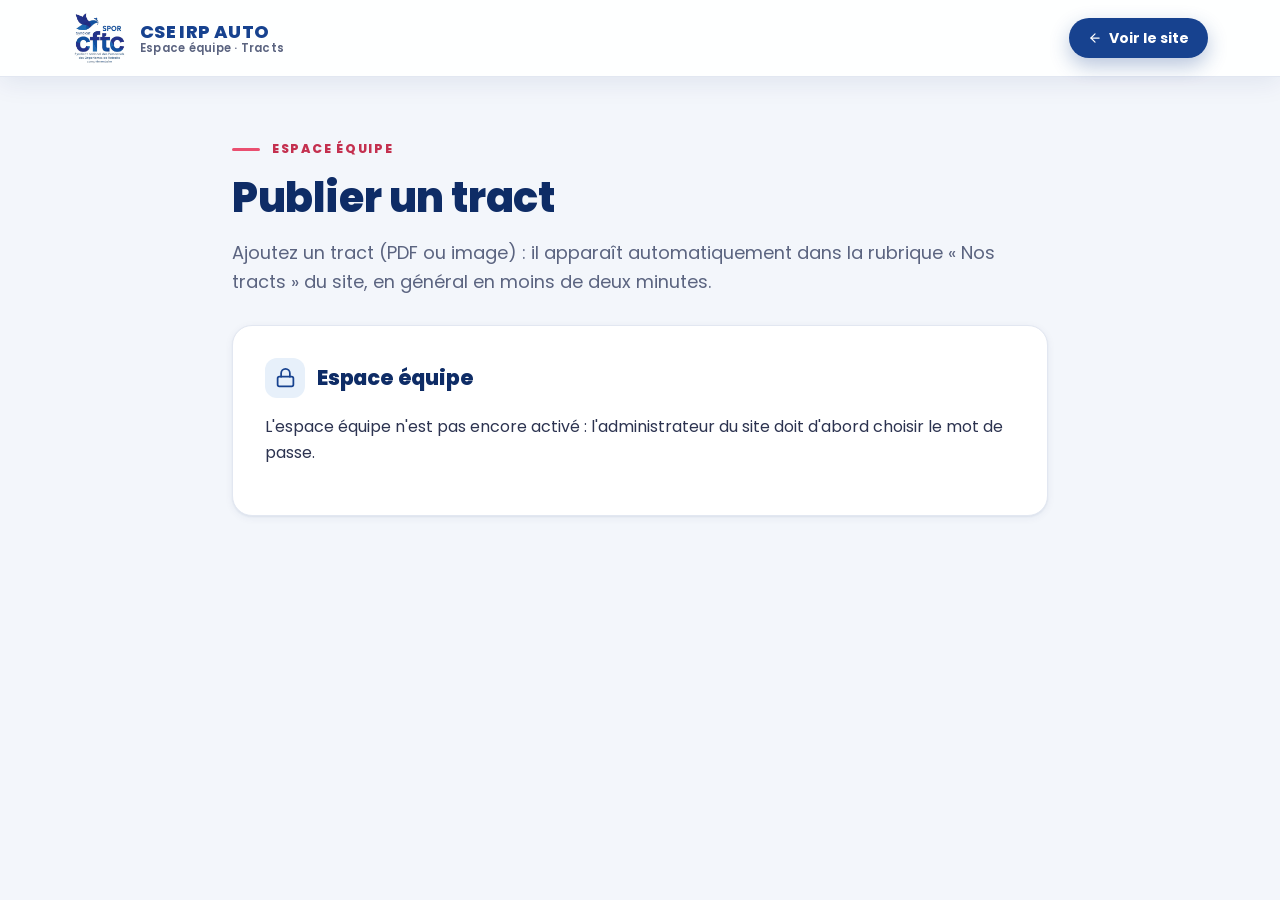
==== publier.html @ 213360ae "Espace équipe : bouton cadenas en haut à droite et mot de passe seul - Petit bouton cadenas discret " ====
<!doctype html>
<html lang="fr">
<head>
  <meta charset="utf-8">
  <meta name="viewport" content="width=device-width, initial-scale=1">
  <meta name="robots" content="noindex, nofollow">
  <meta name="referrer" content="no-referrer">
  <title>Espace équipe | CFTC IRP AUTO</title>
  <meta name="theme-color" content="#17428f">
  <link rel="icon" type="image/png" href="assets/img/favicon.png">
  <link rel="preconnect" href="https://fonts.googleapis.com">
  <link rel="preconnect" href="https://fonts.gstatic.com" crossorigin>
  <link href="https://fonts.googleapis.com/css2?family=Caveat:wght@500;700&family=Poppins:ital,wght@0,400;0,500;0,600;0,700;0,800;1,400&display=swap" rel="stylesheet">
  <link rel="stylesheet" href="assets/css/style.css?v=8">
  <link rel="stylesheet" href="assets/css/publier.css?v=3">
</head>
<body class="admin">

<svg width="0" height="0" style="position:absolute" aria-hidden="true">
  <defs>
    <symbol id="i-file" viewBox="0 0 24 24"><path d="M14 2H6a2 2 0 0 0-2 2v16a2 2 0 0 0 2 2h12a2 2 0 0 0 2-2V8z"/><path d="M14 2v6h6"/><path d="M16 13H8"/><path d="M16 17H8"/><path d="M10 9H8"/></symbol>
    <symbol id="i-ext" viewBox="0 0 24 24"><path d="M15 3h6v6"/><path d="M10 14 21 3"/><path d="M18 13v6a2 2 0 0 1-2 2H5a2 2 0 0 1-2-2V8a2 2 0 0 1 2-2h6"/></symbol>
    <symbol id="i-upload" viewBox="0 0 24 24"><path d="M21 15v4a2 2 0 0 1-2 2H5a2 2 0 0 1-2-2v-4"/><path d="m17 8-5-5-5 5"/><path d="M12 3v12"/></symbol>
    <symbol id="i-key" viewBox="0 0 24 24"><circle cx="7.5" cy="15.5" r="5.5"/><path d="m21 2-9.6 9.6"/><path d="m15.5 7.5 3 3L22 7l-3-3"/></symbol>
    <symbol id="i-lock" viewBox="0 0 24 24"><rect x="3" y="11" width="18" height="11" rx="2"/><path d="M7 11V7a5 5 0 0 1 10 0v4"/></symbol>
    <symbol id="i-link" viewBox="0 0 24 24"><path d="M10 13a5 5 0 0 0 7.54.54l3-3a5 5 0 0 0-7.07-7.07l-1.72 1.71"/><path d="M14 11a5 5 0 0 0-7.54-.54l-3 3a5 5 0 0 0 7.07 7.07l1.71-1.71"/></symbol>
    <symbol id="i-copy" viewBox="0 0 24 24"><rect x="9" y="9" width="13" height="13" rx="2"/><path d="M5 15H4a2 2 0 0 1-2-2V4a2 2 0 0 1 2-2h9a2 2 0 0 1 2 2v1"/></symbol>
    <symbol id="i-check" viewBox="0 0 24 24"><path d="M20 6 9 17l-5-5"/></symbol>
    <symbol id="i-alert" viewBox="0 0 24 24"><circle cx="12" cy="12" r="10"/><path d="M12 8v4"/><path d="M12 16h.01"/></symbol>
    <symbol id="i-info" viewBox="0 0 24 24"><circle cx="12" cy="12" r="10"/><path d="M12 16v-4"/><path d="M12 8h.01"/></symbol>
    <symbol id="i-refresh" viewBox="0 0 24 24"><path d="M21 12a9 9 0 1 1-2.64-6.36L21 8"/><path d="M21 3v5h-5"/></symbol>
    <symbol id="i-arrow-left" viewBox="0 0 24 24"><path d="M19 12H5"/><path d="m12 19-7-7 7-7"/></symbol>
  </defs>
</svg>

<header class="site-header is-scrolled">
  <div class="container header-inner">
    <a class="brand" href="./" aria-label="Retour au site CFTC IRP AUTO">
      <img src="assets/img/logo-cftc-spor.png" alt="" width="212" height="208">
      <span class="brand-text"><strong>CSE IRP AUTO</strong><span>Espace équipe · Tracts</span></span>
    </a>
    <a class="btn btn-blue admin-back" href="./"><svg class="i i-sm"><use href="#i-arrow-left"/></svg> Voir le site</a>
  </div>
</header>

<main class="admin-main">
  <div class="container admin-container">

    <header class="admin-head">
      <p class="eyebrow">Espace équipe</p>
      <h1>Publier un tract</h1>
      <p class="lead">Ajoutez un tract (PDF ou image)&nbsp;: il apparaît automatiquement dans la rubrique «&nbsp;Nos tracts&nbsp;» du site, en général en moins de deux minutes.</p>
    </header>

    <div class="notice" id="notice" role="status" aria-live="polite" hidden></div>

    <!-- ===== Espace pas encore activé / indisponible ===== -->
    <section class="panel" id="locked-panel" hidden aria-labelledby="locked-title">
      <h2 id="locked-title"><span class="panel-ico"><svg class="i"><use href="#i-lock"/></svg></span>Espace équipe</h2>
      <p id="locked-msg">L'espace équipe n'est pas encore activé.</p>
    </section>

    <!-- ===== Connexion par mot de passe ===== -->
    <section class="panel" id="login-panel" hidden aria-labelledby="login-title">
      <h2 id="login-title"><span class="panel-ico"><svg class="i"><use href="#i-key"/></svg></span>Connexion</h2>
      <p>Entrez le mot de passe de l'équipe.</p>
      <form id="login-form" class="login-form">
        <input type="text" name="username" value="Espace équipe CFTC" autocomplete="username" hidden>
        <div class="field">
          <label for="password">Mot de passe</label>
          <input id="password" name="password" type="password" autocomplete="current-password" required>
        </div>
        <label class="check"><input type="checkbox" id="remember"> Rester connecté sur cet appareil</label>
        <p><button class="btn btn-blue" type="submit" id="login-btn">Se connecter</button></p>
      </form>
    </section>

    <!-- ===== Configuration de l'accès (administrateur) ===== -->
    <section class="panel" id="setup-panel" hidden aria-labelledby="setup-title">
      <h2 id="setup-title"><span class="panel-ico panel-ico-teal"><svg class="i"><use href="#i-key"/></svg></span>Mot de passe de l'équipe</h2>
      <div id="setup-step">
        <p>Choisissez le mot de passe qui permettra de publier les tracts. Il remplace immédiatement l'ancien mot de passe.</p>
        <form id="setup-form" class="login-form">
          <input type="text" name="username" value="Espace équipe CFTC" autocomplete="username" hidden>
          <div class="field" id="setup-token-field">
            <label for="setup-token">Clé d'accès GitHub</label>
            <input id="setup-token" type="password" autocomplete="off" spellcheck="false" placeholder="github_pat_…">
            <p class="hint">Uniquement pour l'administrateur du site. Elle est enregistrée sur le site chiffrée avec le mot de passe&nbsp;: sans le mot de passe, personne ne peut la lire.</p>
          </div>
          <div class="field">
            <label for="setup-pass">Nouveau mot de passe de l'équipe</label>
            <input id="setup-pass" type="password" autocomplete="new-password" minlength="12" required>
            <p class="hint">12 caractères minimum. C'est la seule protection de l'espace&nbsp;: prenez une phrase d'au moins 4 mots, facile à retenir mais impossible à deviner (pas de nom, de date ou de «&nbsp;cftc2026&nbsp;»).</p>
          </div>
          <div class="field">
            <label for="setup-pass2">Confirmez le mot de passe</label>
            <input id="setup-pass2" type="password" autocomplete="new-password" minlength="12" required>
          </div>
          <p><button class="btn btn-blue" type="submit" id="setup-btn">Enregistrer le mot de passe</button></p>
        </form>

        <details class="help" id="setup-help">
          <summary>Comment obtenir la clé d'accès GitHub&nbsp;? <span>(à faire une seule fois)</span></summary>
          <ol>
            <li>Connectez-vous à <strong>GitHub</strong> avec le compte qui gère le site, puis ouvrez <a href="https://github.com/settings/personal-access-tokens/new" target="_blank" rel="noopener">la page de création de clé <svg class="i i-sm"><use href="#i-ext"/></svg></a>.</li>
            <li><strong>Token name</strong>&nbsp;: «&nbsp;Tracts CFTC&nbsp;». <strong>Expiration</strong>&nbsp;: choisissez une date après les élections.</li>
            <li><strong>Repository access</strong>&nbsp;: «&nbsp;Only select repositories&nbsp;», puis choisissez <code>elections-cftc-irpauto</code>.</li>
            <li><strong>Permissions</strong> → <strong>Repository permissions</strong> → <strong>Contents</strong>&nbsp;: «&nbsp;Read and write&nbsp;».</li>
            <li>Cliquez sur <strong>Generate token</strong>, copiez la clé (elle commence par <code>github_pat_</code>) et collez-la ci-dessus.</li>
          </ol>
        </details>
      </div>

      <div id="setup-done" hidden>
        <p><strong>C'est prêt.</strong> Le nouveau mot de passe est actif.</p>
        <ul class="setup-tips">
          <li>Pour publier&nbsp;: sur le site, cliquez sur le petit <strong>cadenas en haut à droite</strong>, puis entrez le mot de passe.</li>
          <li>Ne donnez le mot de passe qu'aux personnes qui publient les tracts, de vive voix de préférence.</li>
          <li>Pour le changer&nbsp;: «&nbsp;Changer le mot de passe&nbsp;» dans l'espace équipe. Tous les appareils devront se reconnecter avec le nouveau.</li>
          <li>Pour retirer l'accès à quelqu'un qui connaissait l'ancien mot de passe, remplacez aussi la clé GitHub (supprimez-la sur GitHub, créez-en une nouvelle) avant de choisir le nouveau mot de passe.</li>
        </ul>
        <p><button type="button" class="btn btn-blue" id="go-app">Ouvrir l'espace de publication</button></p>
      </div>
    </section>

    <!-- ===== Espace de publication ===== -->
    <div id="app" hidden>
      <div class="whoami">
        <span><svg class="i i-sm"><use href="#i-check"/></svg> Connecté à <strong>l'espace équipe</strong></span>
        <span class="whoami-actions">
          <button type="button" class="link-btn" id="change-access">Changer le mot de passe</button>
          <button type="button" class="link-btn" id="logout">Se déconnecter</button>
        </span>
      </div>

      <section class="panel" aria-labelledby="new-title">
        <h2 id="new-title"><span class="panel-ico panel-ico-pink"><svg class="i"><use href="#i-upload"/></svg></span>Nouveau tract</h2>
        <form id="tract-form" novalidate>
          <div class="field-grid">
            <div class="field">
              <label for="titre">Titre du tract <span class="req">*</span></label>
              <input id="titre" type="text" maxlength="120" required placeholder="Ex. : NAO 2027 : nos revendications">
            </div>
            <div class="field">
              <label for="date">Date <span class="req">*</span></label>
              <input id="date" type="date" required>
            </div>
          </div>
          <div class="field">
            <label for="resume">Résumé <span class="opt">(facultatif, 2 ou 3 lignes)</span></label>
            <textarea id="resume" rows="3" maxlength="300" placeholder="Ce que les salariés doivent retenir de ce tract…"></textarea>
            <p class="hint"><span id="resume-count">0</span>/300 caractères</p>
          </div>
          <div class="field">
            <span class="label" id="file-label">Fichier du tract <span class="req">*</span></span>
            <label class="dropzone" id="dropzone">
              <input id="fichier" type="file" accept="application/pdf,image/jpeg,image/png,image/webp" aria-labelledby="file-label">
              <span class="dz-empty" id="dz-empty">
                <svg class="i"><use href="#i-upload"/></svg>
                <strong>Glissez le fichier ici ou cliquez pour le choisir</strong>
                <span>PDF, JPG ou PNG · 20&nbsp;Mo maximum</span>
              </span>
              <span class="dz-file" id="dz-file" hidden>
                <span class="dz-thumb"><img id="thumb" alt="Aperçu de la première page" hidden><svg class="i" id="thumb-ico"><use href="#i-file"/></svg></span>
                <span class="dz-meta"><strong id="file-name"></strong><span id="file-info"></span><span class="dz-change">Changer de fichier</span></span>
              </span>
            </label>
          </div>
          <div class="form-actions">
            <button class="btn btn-pink" type="submit" id="publish-btn"><svg class="i i-sm"><use href="#i-upload"/></svg> Publier le tract</button>
          </div>
        </form>
      </section>

      <section class="panel" aria-labelledby="list-title">
        <div class="panel-head">
          <h2 id="list-title"><span class="panel-ico panel-ico-teal"><svg class="i"><use href="#i-file"/></svg></span>Tracts publiés</h2>
          <button type="button" class="link-btn" id="refresh"><svg class="i i-sm"><use href="#i-refresh"/></svg> Actualiser</button>
        </div>
        <ul class="admin-list" id="admin-list"></ul>
      </section>
    </div>

  </div>
</main>

<script src="assets/js/publier.js?v=3" defer></script>
</body>
</html>
---- assets/css/style.css ----
/* =========================================================
   CFTC IRP AUTO – Élections CSE 2026
   Charte : bleu CFTC, rose, jaune, vert (profession de foi)
   ========================================================= */

:root {
  color-scheme: light;

  --blue: #17428f;
  --blue-deep: #0e2c66;
  --blue-night: #0a2150;
  --blue-mid: #2669b2;
  --pink: #ea4f70;
  --yellow: #fbbb1d;
  --teal: #00b0a0;

  /* variantes lisibles sur fond clair */
  --pink-ink: #c4304f;
  --teal-ink: #00796d;
  --yellow-ink: #8f5f00;
  --blue-ink: #1d5aa3;

  --pink-soft: #fdecf0;
  --teal-soft: #e2f6f3;
  --yellow-soft: #fff5d9;
  --blue-soft: #e7f0fa;

  --ink: #14193a;
  --text: #2c3350;
  --muted: #5b6480;
  --line: #e2e7f1;
  --bg: #ffffff;
  --bg-soft: #f3f6fb;

  --radius: 18px;
  --radius-sm: 12px;
  --shadow-sm: 0 1px 2px rgba(14, 44, 102, .06), 0 2px 8px rgba(14, 44, 102, .06);
  --shadow: 0 2px 6px rgba(14, 44, 102, .06), 0 12px 32px rgba(14, 44, 102, .10);
  --shadow-lg: 0 24px 60px rgba(14, 44, 102, .18);

  --font: "Poppins", system-ui, -apple-system, "Segoe UI", Roboto, Arial, sans-serif;
  --script: "Caveat", "Segoe Print", cursive;

  --header-h: 76px;
  --container: 1200px;
  --gutter: clamp(16px, 4vw, 32px);
}

*, *::before, *::after { box-sizing: border-box; }

html { scroll-behavior: smooth; scroll-padding-top: calc(var(--header-h) + 12px); -webkit-text-size-adjust: 100%; }
@media (prefers-reduced-motion: reduce) { html { scroll-behavior: auto; } }

body {
  margin: 0;
  font-family: var(--font);
  font-size: 16px;
  line-height: 1.65;
  color: var(--text);
  background: var(--bg);
  -webkit-font-smoothing: antialiased;
  overflow-x: hidden;
}

img { max-width: 100%; height: auto; display: block; }
a { color: inherit; }
h1, h2, h3 { color: var(--ink); line-height: 1.15; margin: 0; font-weight: 800; letter-spacing: -.01em; text-wrap: balance; }
p { margin: 0 0 1em; }
ul, ol { margin: 0; padding: 0; list-style: none; }
strong, b { font-weight: 700; }

.i { width: 1.25em; height: 1.25em; fill: none; stroke: currentColor; stroke-width: 2; stroke-linecap: round; stroke-linejoin: round; flex: none; }
.i-sm { width: 1em; height: 1em; vertical-align: -.12em; }

[hidden] { display: none !important; }
.container { width: 100%; max-width: var(--container); margin-inline: auto; padding-inline: var(--gutter); }
.center { text-align: center; }
.sr-only { position: absolute; width: 1px; height: 1px; padding: 0; margin: -1px; overflow: hidden; clip: rect(0 0 0 0); white-space: nowrap; border: 0; }

.skip-link { position: absolute; left: 12px; top: -60px; z-index: 100; background: var(--blue); color: #fff; padding: 10px 16px; border-radius: 10px; text-decoration: none; font-weight: 600; }
.skip-link:focus { top: 12px; }

:focus-visible { outline: 3px solid var(--yellow); outline-offset: 3px; border-radius: 6px; }

.script { font-family: var(--script); font-style: normal; font-weight: 500; font-size: 1.22em; line-height: .8; letter-spacing: 0; margin-right: .1em; }

/* ---------- Boutons ---------- */
.btn {
  display: inline-flex; align-items: center; justify-content: center; gap: .5em;
  padding: .8em 1.5em; border-radius: 999px;
  font-weight: 700; font-size: .95rem; text-decoration: none; line-height: 1.2;
  border: 2px solid transparent; cursor: pointer;
  transition: transform .2s ease, box-shadow .2s ease, background-color .2s ease, color .2s ease;
}
.btn:hover { transform: translateY(-2px); }
.btn-pink { background: var(--pink); color: #fff; box-shadow: 0 8px 20px rgba(234, 79, 112, .35); }
.btn-pink:hover { background: #dd3d60; box-shadow: 0 12px 26px rgba(234, 79, 112, .45); }
.btn-blue { background: var(--blue); color: #fff; box-shadow: 0 8px 20px rgba(23, 66, 143, .3); }
.btn-blue:hover { background: var(--blue-deep); }
.btn-white { background: #fff; color: var(--blue); box-shadow: 0 10px 26px rgba(0, 0, 0, .25); }
.btn-ghost { background: transparent; color: #fff; border-color: rgba(255, 255, 255, .55); }
.btn-ghost:hover { background: rgba(255, 255, 255, .1); border-color: #fff; }

.pill { display: inline-block; padding: .38em 1em; border-radius: 6px; font-weight: 800; font-size: .82rem; letter-spacing: .06em; text-transform: uppercase; }
.pill-pink { background: var(--pink); color: #fff; }

/* =========================================================
   En-tête
   ========================================================= */
.site-header {
  position: sticky; top: 0; z-index: 50;
  background: rgba(255, 255, 255, .92);
  backdrop-filter: saturate(160%) blur(12px);
  -webkit-backdrop-filter: saturate(160%) blur(12px);
  border-bottom: 1px solid transparent;
  transition: box-shadow .25s ease, border-color .25s ease;
}
.site-header.is-scrolled { box-shadow: 0 6px 24px rgba(14, 44, 102, .08); border-color: var(--line); }
.header-inner { display: flex; align-items: center; gap: 24px; height: var(--header-h); }

.brand { display: flex; align-items: center; gap: 12px; text-decoration: none; flex: none; }
.brand img { width: 56px; height: auto; }
.brand-text { display: flex; flex-direction: column; line-height: 1.1; }
.brand-text strong { font-size: 1.25rem; color: var(--blue); font-weight: 800; letter-spacing: .02em; }
.brand-text span { font-size: .72rem; color: var(--muted); font-weight: 600; letter-spacing: .02em; }

.main-nav { display: flex; align-items: center; gap: 4px; margin-left: auto; }
.main-nav a:not(.btn) {
  position: relative; text-decoration: none; font-weight: 600; font-size: .9rem; color: var(--ink);
  padding: 8px 12px; border-radius: 8px; white-space: nowrap; transition: color .2s ease, background-color .2s ease;
}
.main-nav a:not(.btn):hover { color: var(--blue); background: var(--bg-soft); }
.main-nav a:not(.btn).is-active { color: var(--blue); }
.main-nav a:not(.btn).is-active::after {
  content: ""; position: absolute; left: 12px; right: 12px; bottom: 2px; height: 3px; border-radius: 3px; background: var(--pink);
}
.nav-cta-mobile { display: none; }
.header-cta { flex: none; padding: .7em 1.3em; }

.burger { display: none; margin-left: auto; width: 44px; height: 44px; border: 0; border-radius: 12px; background: var(--bg-soft); color: var(--blue); cursor: pointer; align-items: center; justify-content: center; }
.burger .i { width: 24px; height: 24px; }

/* Bouton discret de connexion à l'espace équipe (tracts) */
.header-login {
  display: inline-flex; align-items: center; justify-content: center; flex: none;
  width: 36px; height: 36px; border-radius: 50%; border: 1px solid var(--line);
  color: var(--muted); text-decoration: none;
  transition: color .2s ease, background-color .2s ease, border-color .2s ease;
}
.header-login .i { width: 16px; height: 16px; }
.header-login:hover { color: var(--blue); background: var(--bg-soft); border-color: #c9d6ec; }

/* Menu en ligne (6 liens) : format compact pour tenir dans la largeur du conteneur */
@media (min-width: 1200px) {
  .header-inner { gap: 16px; }
  .brand-text strong { font-size: 1.12rem; }
  .brand-text span { display: none; }
  .main-nav a:not(.btn) { padding: 8px 7px; font-size: .86rem; }
  .header-login { margin-left: -4px; }
}
/* Menu « burger » dès que les 6 liens ne tiennent plus sur une ligne */
@media (max-width: 1199px) {
  .header-cta { margin-left: auto; }
  .burger { display: inline-flex; margin-left: 0; }
  .main-nav {
    position: absolute; top: var(--header-h); left: 0; right: 0;
    flex-direction: column; align-items: stretch; gap: 2px;
    background: #fff; padding: 12px var(--gutter) 20px;
    border-bottom: 1px solid var(--line); box-shadow: 0 18px 30px rgba(14, 44, 102, .12);
    transform: translateY(-8px); opacity: 0; visibility: hidden; pointer-events: none;
    transition: opacity .2s ease, transform .2s ease, visibility .2s;
  }
  .main-nav.is-open { transform: none; opacity: 1; visibility: visible; pointer-events: auto; }
  .main-nav a:not(.btn) { padding: 12px 10px; font-size: 1rem; }
  .main-nav a:not(.btn).is-active::after { left: 10px; right: auto; width: 28px; bottom: 6px; }
}
@media (max-width: 960px) {
  :root { --header-h: 66px; }
  .brand img { width: 46px; }
  .header-cta { display: none; }
  .header-login { margin-left: auto; }
  .nav-cta-mobile { display: inline-flex; margin-top: 10px; }
}

/* =========================================================
   Accueil
   ========================================================= */
.hero {
  position: relative; isolation: isolate; overflow: hidden; color: #fff;
  background:
    radial-gradient(900px 500px at 15% 10%, rgba(38, 105, 178, .55), transparent 70%),
    linear-gradient(165deg, #1b4ea6 0%, var(--blue) 45%, var(--blue-deep) 100%);
}
.hero-bg { position: absolute; inset: 0; z-index: -1; }
.hero-bg img { width: 100%; height: 100%; object-fit: cover; object-position: center 30%; opacity: .22; mix-blend-mode: luminosity; }
.hero-bg::after { content: ""; position: absolute; inset: 0; background: linear-gradient(90deg, rgba(14, 44, 102, .85) 0%, rgba(14, 44, 102, .35) 55%, rgba(14, 44, 102, 0) 100%); }

.hero-inner { position: relative; display: grid; grid-template-columns: minmax(0, 1fr); min-height: 600px; }
.hero-text { position: relative; z-index: 2; max-width: 610px; padding: clamp(36px, 6vw, 72px) 0 clamp(40px, 6vw, 72px); }

.hero-badges { display: flex; flex-wrap: wrap; align-items: center; gap: 10px 14px; margin-bottom: 22px; }
.hero-date { display: inline-flex; align-items: center; gap: 8px; font-weight: 700; font-size: .95rem; letter-spacing: .02em; text-transform: uppercase; color: #fff; }
.hero-date .i { color: var(--yellow); }

.hero h1 { color: #fff; font-size: clamp(1.6rem, 2.85vw, 2.6rem); line-height: 1.16; font-weight: 800; letter-spacing: -.015em; text-wrap: pretty; }
.hero h1 .script { color: #fff; font-weight: 500; }
.hl-y { color: var(--yellow); }
.circled { position: relative; display: inline-block; padding: 0 .18em; }
.circled::before {
  content: ""; position: absolute; inset: -.08em -.06em -.04em; border: 3px solid var(--yellow);
  border-radius: 50%; transform: rotate(-4deg); pointer-events: none;
}

.hero-slogan { margin: 22px 0 26px; }
.hero-slogan span {
  display: inline-block; background: #fff; color: var(--blue); font-weight: 800;
  font-size: clamp(1.55rem, 3.1vw, 2.9rem); line-height: 1.1; padding: .18em .5em .22em; white-space: nowrap;
  border-radius: 6px; transform: rotate(-2deg); box-shadow: 0 14px 30px rgba(0, 0, 0, .25);
}
.hero-tags { display: flex; flex-wrap: wrap; gap: 8px 20px; font-size: .92rem; font-weight: 600; color: rgba(255, 255, 255, .92); }
.hero-tags li { display: inline-flex; align-items: center; gap: 8px; }
.hero-tags li::before { content: ""; width: 8px; height: 8px; border-radius: 50%; background: var(--yellow); }

.hero-photo { position: relative; z-index: 1; margin-inline: calc(var(--gutter) * -1); }
.hero-photo img { width: 100%; height: auto; }

.hero-band { position: relative; z-index: 3; background: var(--blue-night); text-align: center; padding: 16px var(--gutter) 18px; box-shadow: 0 -10px 30px rgba(0, 0, 0, .2); }
.hero-band p { margin: 0; color: #fff; font-weight: 800; font-size: clamp(1.6rem, 3.2vw, 2.4rem); line-height: 1.2; }
.hero-band .script { color: var(--yellow); position: relative; display: inline-block; padding: 0 .08em; }
.hero-band .script::after { content: ""; position: absolute; left: 0; right: 0; bottom: -.08em; height: 3px; background: var(--yellow); border-radius: 3px; transform: rotate(-1.5deg); }

/* Ordinateur : l'accueil tient dans la hauteur de l'écran, texte et photo côte à côte */
@media (min-width: 961px) {
  .hero { display: flex; flex-direction: column; height: clamp(540px, calc(100vh - var(--header-h)), 860px); }
  .hero-inner {
    flex: 1 1 auto; min-height: 0; max-width: 1280px;
    grid-template-columns: minmax(0, 1fr) minmax(0, 1.05fr); grid-template-rows: minmax(0, 1fr);
    column-gap: clamp(24px, 3vw, 56px);
  }
  .hero-text { max-width: 600px; align-self: center; padding: 28px 0 32px; }
  .hero-badges { margin-bottom: min(22px, 2.4vh); }
  .hero h1 { font-size: clamp(1.5rem, min(2.5vw, 4.1vh), 2.6rem); }
  .hero-slogan { margin: min(22px, 2.4vh) 0 min(24px, 2.6vh); }
  .hero-slogan span { font-size: clamp(1.45rem, min(2.9vw, 5vh), 2.7rem); }
  .hero-photo {
    grid-column: 2; position: relative; align-self: stretch; justify-self: start; height: 100%; margin: 0;
    /* assez large pour montrer toute l'équipe, même sur un écran haut */
    width: max(100%, calc((min(100vh - var(--header-h), 860px) - 80px) * 0.944));
    -webkit-mask-image: linear-gradient(90deg, transparent 0, #000 7%, #000 93%, transparent 100%);
            mask-image: linear-gradient(90deg, transparent 0, #000 7%, #000 93%, transparent 100%);
  }
  .hero-photo img { position: absolute; inset: 0; width: 100%; height: 100%; object-fit: cover; object-position: 50% 0; }
  .hero-band { flex: none; }
}
/* Tablette et mobile : texte puis photo recadrée sur les visages */
@media (max-width: 960px) {
  .hero-bg::after { background: linear-gradient(180deg, rgba(14, 44, 102, .85) 0%, rgba(14, 44, 102, .3) 70%); }
  .hero-text { padding-bottom: 8px; }
  .hero-photo { margin-top: -10px; width: calc(100% + var(--gutter) * 2); aspect-ratio: 1190 / 1010; overflow: hidden; }
  .hero-photo img { width: 100%; height: 100%; object-fit: cover; object-position: 50% 0; }
}

/* =========================================================
   Accès rapides
   ========================================================= */
.quick { background: var(--bg-soft); padding: 36px 0 44px; }
.quick-grid { display: flex; flex-wrap: wrap; justify-content: center; gap: 16px; }
.quick-card {
  position: relative; flex: 0 1 calc((100% - 4 * 16px) / 5);
  display: flex; flex-direction: column; align-items: flex-start; gap: 14px; padding: 20px 18px 18px; text-decoration: none;
  background: #fff; border-radius: var(--radius); box-shadow: var(--shadow-sm); border: 1px solid var(--line);
  transition: transform .2s ease, box-shadow .2s ease, border-color .2s ease;
}
.quick-card .quick-arrow { position: absolute; top: 22px; right: 18px; }
.quick-card:hover { transform: translateY(-3px); box-shadow: var(--shadow); border-color: color-mix(in srgb, var(--c) 40%, var(--line)); }
.quick-ico { display: grid; place-items: center; width: 52px; height: 52px; border-radius: 50%; background: var(--c); color: #fff; flex: none; box-shadow: 0 8px 18px color-mix(in srgb, var(--c) 40%, transparent); }
.quick-ico .i { width: 24px; height: 24px; }
.quick-txt { display: flex; flex-direction: column; min-width: 0; }
.quick-txt strong { color: var(--ink); font-size: 1.02rem; line-height: 1.25; }
.quick-txt span { color: var(--muted); font-size: .84rem; line-height: 1.35; margin-top: 2px; }
.quick-arrow { margin-left: auto; color: var(--pink); transition: transform .2s ease; }
.quick-card:hover .quick-arrow { transform: translateX(4px); }

.doc-grid { display: flex; justify-content: center; flex-wrap: wrap; gap: 16px; margin-top: 18px; }
.doc-btn {
  display: flex; align-items: center; gap: 16px; min-width: min(100%, 340px); padding: 16px 26px;
  border-radius: var(--radius); text-decoration: none; color: #fff; box-shadow: var(--shadow);
  transition: transform .2s ease, box-shadow .2s ease;
}
.doc-btn:hover { transform: translateY(-3px); box-shadow: var(--shadow-lg); }
.doc-btn > .i { width: 28px; height: 28px; opacity: .9; }
.doc-btn > span { display: flex; flex-direction: column; line-height: 1.3; }
.doc-btn strong { font-size: 1.05rem; }
.doc-btn > span > span { font-size: .84rem; opacity: .85; }
.doc-pink { background: linear-gradient(135deg, #ef5f7d, #d93a5d); }
.doc-blue { background: linear-gradient(135deg, var(--blue), var(--blue-night)); }
.doc-teal { background: linear-gradient(135deg, var(--teal-ink), #00544c); }

@media (max-width: 1080px) { .quick-card { flex-basis: calc((100% - 2 * 16px) / 3); } }
@media (max-width: 600px) {
  .quick-grid { gap: 10px; }
  .quick-card { flex-basis: 100%; flex-direction: row; align-items: center; padding: 14px; }
  .quick-card .quick-arrow { position: static; }
  .quick-ico { width: 46px; height: 46px; }
  .doc-btn { width: 100%; }
}

/* =========================================================
   Sections génériques
   ========================================================= */
.section { position: relative; padding: clamp(64px, 9vw, 110px) 0; }
.section-soft { background: var(--bg-soft); }
.pattern { isolation: isolate; }
.pattern::before {
  content: ""; position: absolute; inset: 0; z-index: -1; pointer-events: none; opacity: .9;
  background-image: url("data:image/svg+xml,%3Csvg xmlns='http://www.w3.org/2000/svg' width='420' height='420' viewBox='0 0 420 420'%3E%3Cg fill='none' stroke='%23e6ebf5' stroke-width='14' stroke-linecap='round'%3E%3Cpath d='M30 70c40-36 96-8 82 46'/%3E%3Cpath d='M300 40c-26 44 14 84 70 62'/%3E%3Cpath d='M150 250c32 34 92 22 104-26'/%3E%3Cpath d='M330 300c22 34 8 70-24 92'/%3E%3Cpath d='M40 360c22-24 60-24 72 0'/%3E%3C/g%3E%3Cg fill='%23e6ebf5'%3E%3Ccircle cx='210' cy='130' r='9'/%3E%3Ccircle cx='60' cy='220' r='7'/%3E%3Ccircle cx='390' cy='200' r='8'/%3E%3C/g%3E%3C/svg%3E");
  background-size: 420px 420px;
}
.section-soft.pattern::before { opacity: .7; }

.section-head { max-width: 780px; margin-bottom: clamp(32px, 5vw, 52px); }
.section-head.center { margin-inline: auto; }
.section h2 { font-size: clamp(1.85rem, 3.6vw, 2.7rem); color: var(--blue-deep); }
.section h2 .script { color: var(--pink); font-size: 1.3em; }
.lead { font-size: clamp(1.02rem, 1.4vw, 1.14rem); color: var(--muted); margin-top: 16px; margin-bottom: 0; }

.eyebrow { display: inline-flex; align-items: center; gap: 12px; margin: 0 0 14px; font-size: .78rem; font-weight: 800; letter-spacing: .14em; text-transform: uppercase; color: var(--pink-ink); }
.eyebrow::before { content: ""; width: 28px; height: 3px; border-radius: 3px; background: var(--pink); }
.center .eyebrow, .eyebrow.center { justify-content: center; }
.eyebrow.center::after, .center > .eyebrow::after { content: ""; width: 28px; height: 3px; border-radius: 3px; background: var(--pink); }
.eyebrow-light { color: #fff; }
.eyebrow-light::before, .eyebrow-light::after { background: var(--yellow) !important; }

.u-yellow, .u-pink, .u-teal { background-repeat: no-repeat; background-size: 100% .32em; background-position: 0 92%; padding: 0 .06em; }
.u-yellow { background-image: linear-gradient(rgba(251, 187, 29, .55), rgba(251, 187, 29, .55)); }
.u-pink { background-image: linear-gradient(rgba(234, 79, 112, .35), rgba(234, 79, 112, .35)); }
.u-teal { background-image: linear-gradient(rgba(0, 176, 160, .32), rgba(0, 176, 160, .32)); }

/* Apparition au défilement */
.js .reveal { opacity: 0; transform: translateY(22px); transition: opacity .7s ease, transform .7s cubic-bezier(.2, .7, .2, 1); }
.js .reveal.is-visible { opacity: 1; transform: none; }
@media (prefers-reduced-motion: reduce) { .js .reveal { opacity: 1; transform: none; transition: none; } }

/* =========================================================
   Nos tracts
   ========================================================= */
.tracts { display: grid; grid-template-columns: repeat(3, minmax(0, 1fr)); gap: 24px; }
.tract {
  display: flex; flex-direction: column; background: #fff; border: 1px solid var(--line); border-radius: var(--radius);
  overflow: hidden; box-shadow: var(--shadow-sm); transition: transform .25s ease, box-shadow .25s ease;
}
.tract:hover { transform: translateY(-4px); box-shadow: var(--shadow); }
.tract-cover { position: relative; display: block; aspect-ratio: 4 / 3; overflow: hidden; background: var(--bg-soft); border-bottom: 1px solid var(--line); }
.tract-cover img { width: 100%; height: 100%; object-fit: cover; object-position: top center; transition: transform .4s ease; }
.tract:hover .tract-cover img { transform: scale(1.03); }
.tract-fallback { display: grid; place-items: center; align-content: center; gap: 10px; height: 100%; color: #fff; font-weight: 800; letter-spacing: .08em; background: linear-gradient(150deg, var(--blue), var(--blue-deep)); }
.tract-fallback .i { width: 52px; height: 52px; stroke-width: 1.6; color: var(--yellow); }
.tract-new { position: absolute; top: 12px; left: 12px; background: var(--pink); color: #fff; font-size: .72rem; font-weight: 800; letter-spacing: .08em; text-transform: uppercase; padding: 4px 10px; border-radius: 999px; box-shadow: 0 6px 14px rgba(234, 79, 112, .4); }
.tract-body { display: flex; flex-direction: column; gap: 8px; flex: 1; padding: 18px 20px 20px; }
.tract-date { display: inline-flex; align-items: center; gap: 6px; margin: 0; font-size: .78rem; font-weight: 700; letter-spacing: .05em; text-transform: uppercase; color: var(--pink-ink); }
.tract-date .i { width: 15px; height: 15px; }
.tract h3 { font-size: 1.15rem; color: var(--blue-deep); line-height: 1.25; }
.tract-resume { margin: 0; color: var(--muted); font-size: .92rem; line-height: 1.55; }
.tract-actions { margin: auto 0 0; padding-top: 10px; }
.btn-sm { padding: .62em 1.15em; font-size: .86rem; }
.tracts-more { margin: 32px 0 0; }

@media (max-width: 1000px) { .tracts { grid-template-columns: repeat(2, minmax(0, 1fr)); } }
@media (max-width: 640px) { .tracts { grid-template-columns: minmax(0, 1fr); } }

/* =========================================================
   Notre ambition (bandeau bleu)
   ========================================================= */
.section-blue {
  color: rgba(255, 255, 255, .92);
  background:
    radial-gradient(700px 400px at 90% 0%, rgba(38, 105, 178, .45), transparent 70%),
    linear-gradient(180deg, var(--blue) 0%, var(--blue-deep) 100%);
  isolation: isolate;
}
.section-blue::before {
  content: ""; position: absolute; inset: 0; z-index: -1; opacity: .5;
  background-image: url("data:image/svg+xml,%3Csvg xmlns='http://www.w3.org/2000/svg' width='420' height='420' viewBox='0 0 420 420'%3E%3Cg fill='none' stroke='%23ffffff' stroke-opacity='.06' stroke-width='14' stroke-linecap='round'%3E%3Cpath d='M30 70c40-36 96-8 82 46'/%3E%3Cpath d='M300 40c-26 44 14 84 70 62'/%3E%3Cpath d='M150 250c32 34 92 22 104-26'/%3E%3Cpath d='M330 300c22 34 8 70-24 92'/%3E%3C/g%3E%3C/svg%3E");
  background-size: 420px 420px;
}
.section-blue strong { color: #fff; }
.y { color: var(--yellow); font-weight: 700; }

.ambition { display: grid; grid-template-columns: minmax(0, 1.15fr) minmax(0, 1fr); gap: clamp(28px, 5vw, 64px); align-items: start; }
.ambition h2 { margin-bottom: 22px; }
.tag-yellow { display: inline; background: var(--yellow); color: var(--blue-deep); font-weight: 500; padding: .12em .4em; line-height: 1.5; -webkit-box-decoration-break: clone; box-decoration-break: clone; }
.tag-yellow b { font-weight: 800; }
.ambition .lead { color: rgba(255, 255, 255, .88); margin: 0 0 1.1em; }

.ambition-side { background: rgba(255, 255, 255, .07); border: 1px solid rgba(255, 255, 255, .14); border-radius: var(--radius); padding: clamp(22px, 3vw, 32px); backdrop-filter: blur(4px); }
.fronts-title { font-weight: 700; color: #fff; font-size: 1.1rem; margin-bottom: 18px; }
.front { display: flex; gap: 16px; align-items: flex-start; padding: 16px; border-radius: var(--radius-sm); background: rgba(255, 255, 255, .08); }
.front + .front { margin-top: 12px; }
.front p { margin: 0; line-height: 1.5; }
.front-ico { display: grid; place-items: center; width: 46px; height: 46px; border-radius: 12px; background: var(--yellow); color: var(--blue-deep); flex: none; }
.front-ico .i { width: 24px; height: 24px; }

.ambition-pdf { grid-column: 1 / -1; margin: 0; }
.section-pdf { margin: clamp(28px, 4vw, 40px) 0 0; }
.ambition-punch { grid-column: 1 / -1; margin: 8px 0 0; padding: 22px 26px; border-radius: var(--radius); border: 2px dashed rgba(251, 187, 29, .55); font-weight: 700; color: #fff; font-size: clamp(1.02rem, 1.5vw, 1.18rem); line-height: 1.5; }

@media (max-width: 900px) { .ambition { grid-template-columns: minmax(0, 1fr); } }

/* =========================================================
   L'essentiel en vidéo
   ========================================================= */
.section-video h2 { color: #fff; }
.section-video .lead { color: rgba(255, 255, 255, .85); }
.video-frame {
  max-width: 960px; margin: 0 auto; border-radius: var(--radius); overflow: hidden;
  background: var(--blue-night); border: 4px solid rgba(255, 255, 255, .14);
  box-shadow: 0 30px 60px rgba(5, 18, 48, .45);
}
.video-frame video { display: block; width: 100%; height: auto; aspect-ratio: 16 / 9; background: #000; }

/* =========================================================
   Bilan
   ========================================================= */
.results { display: grid; grid-template-columns: repeat(3, minmax(0, 1fr)); gap: 20px; }
.result {
  position: relative; background: #fff; border-radius: var(--radius); padding: 28px 26px 26px;
  box-shadow: var(--shadow-sm); border: 1px solid var(--line); overflow: hidden;
  transition: transform .25s ease, box-shadow .25s ease;
}
.result::before { content: ""; position: absolute; left: 0; top: 0; right: 0; height: 5px; background: var(--c); }
.result:hover { transform: translateY(-4px); box-shadow: var(--shadow); }
.result-ico { display: grid; place-items: center; width: 54px; height: 54px; border-radius: 16px; background: color-mix(in srgb, var(--c) 14%, #fff); color: var(--ci); margin-bottom: 16px; }
.result-ico .i { width: 26px; height: 26px; }
.result h3 { font-size: 1.3rem; color: var(--ci); margin-bottom: 8px; }
.result p { margin: 0; color: var(--text); }
.result p strong { color: var(--ink); }

.result-human { --c: var(--blue); --ci: #fff; grid-column: span 1; background: linear-gradient(150deg, var(--blue), var(--blue-deep)); border-color: transparent; color: rgba(255, 255, 255, .9); }
.result-human::before { background: var(--yellow); }
.result-human .result-ico { background: rgba(255, 255, 255, .14); color: var(--yellow); }
.result-human h3 { color: var(--yellow); }
.result-human p, .result-human p strong { color: #fff; }
.result-human p { color: rgba(255, 255, 255, .9); font-size: .95rem; }

.conviction {
  position: relative; margin: clamp(32px, 5vw, 48px) auto clamp(28px, 4vw, 40px); max-width: 920px;
  padding: clamp(24px, 4vw, 36px) clamp(24px, 5vw, 48px); border-radius: var(--radius);
  background: #fff; border: 1px solid var(--line); box-shadow: var(--shadow-sm); text-align: center;
}
.conviction::before { content: "“"; position: absolute; top: -.32em; left: 50%; transform: translateX(-50%); font-size: 5rem; line-height: 1; color: var(--yellow); font-weight: 800; }
.conviction p { margin: 0; font-size: clamp(1.05rem, 1.7vw, 1.28rem); line-height: 1.55; color: var(--ink); }
.conviction strong { color: var(--blue); }
.conviction .script { color: var(--pink); font-size: 1.45em; font-weight: 700; }

@media (max-width: 1000px) { .results { grid-template-columns: repeat(2, minmax(0, 1fr)); } }
@media (max-width: 640px) { .results { grid-template-columns: minmax(0, 1fr); } }

/* =========================================================
   Engagements / priorités
   ========================================================= */
.prio-nav { display: flex; flex-wrap: wrap; gap: 10px; margin: -12px 0 clamp(28px, 4vw, 40px); }
.prio-nav a {
  display: inline-flex; align-items: center; gap: 8px; text-decoration: none; font-weight: 600; font-size: .9rem;
  padding: 9px 16px; border-radius: 999px; background: #fff; color: var(--ink);
  border: 1.5px solid color-mix(in srgb, var(--c) 45%, var(--line)); transition: background-color .2s ease, color .2s ease;
}
.prio-nav a b { color: var(--c); filter: saturate(1.2) brightness(.85); }
.prio-nav a:hover { background: var(--c); color: #fff; }
.prio-nav a:hover b { color: #fff; filter: none; }

.prio {
  display: grid; grid-template-columns: minmax(0, 1fr) minmax(0, 1.1fr); gap: clamp(24px, 4vw, 48px);
  background: #fff; border-radius: calc(var(--radius) + 4px); padding: clamp(24px, 4vw, 44px);
  border: 1px solid var(--line); box-shadow: var(--shadow); position: relative; overflow: hidden;
}
.prio + .prio { margin-top: 28px; }
.prio::before { content: ""; position: absolute; left: 0; top: 0; bottom: 0; width: 6px; background: var(--c); }

.prio-tag { display: inline-block; background: var(--c); color: #fff; font-weight: 600; font-size: .9rem; letter-spacing: .04em; text-transform: uppercase; padding: .35em .9em; border-radius: 4px; margin-bottom: 18px; }
#priorite-3 .prio-tag { color: var(--blue-deep); }
.prio h3 { display: flex; gap: 12px; align-items: flex-start; font-size: clamp(1.35rem, 2.3vw, 1.85rem); color: var(--blue-deep); line-height: 1.2; margin-bottom: 20px; }
.prio h3 .script { color: var(--blue-deep); font-weight: 500; }
.prio h3 .c { color: var(--ci); }
.prio-check { width: 1.35em; height: 1.35em; color: var(--blue-deep); margin-top: .02em; stroke-width: 2.4; }
.prio-check { color: var(--ci); }
.prio-intro { margin: 0; padding-left: 16px; border-left: 3px solid var(--c); font-style: italic; color: var(--text); font-size: .98rem; line-height: 1.6; }
.prio-intro strong { color: var(--ink); font-weight: 700; }

.prio-how { background: var(--cs); border-radius: var(--radius); padding: 0 0 8px; overflow: hidden; align-self: start; }
.how-title { margin: 0; padding: 14px 22px; background: var(--c); color: #fff; font-size: 1rem; line-height: 1.4; font-weight: 400; }
.how-title strong { font-weight: 800; }
#priorite-3 .how-title { color: var(--blue-deep); }
.prio-how ul { padding: 10px 22px 8px; }
.prio-how li { position: relative; padding: 12px 0 12px 30px; font-size: .95rem; line-height: 1.6; }
.prio-how li + li { border-top: 1px solid color-mix(in srgb, var(--c) 25%, transparent); }
.prio-how li::before {
  content: ""; position: absolute; left: 0; top: 17px; width: 18px; height: 18px; border-radius: 50%;
  background: var(--c) url("data:image/svg+xml,%3Csvg xmlns='http://www.w3.org/2000/svg' viewBox='0 0 24 24' fill='none' stroke='white' stroke-width='3' stroke-linecap='round' stroke-linejoin='round'%3E%3Cpath d='M5 12h14M13 6l6 6-6 6'/%3E%3C/svg%3E") center / 12px no-repeat;
}
.prio-how li strong { color: var(--ink); }
.prio-how .c { color: var(--ci); font-weight: 600; }

@media (max-width: 960px) { .prio { grid-template-columns: minmax(0, 1fr); } }
@media (max-width: 560px) {
  .prio { padding: 22px 18px 18px 22px; }
  .how-title { padding: 12px 16px; }
  .prio-how ul { padding: 6px 16px 6px; }
}

/* =========================================================
   Équipe
   ========================================================= */
.team-stats { display: flex; flex-wrap: wrap; gap: 12px; margin: -16px 0 24px; }
.team-stats li { background: #fff; border: 1px solid var(--line); border-radius: 999px; padding: 6px 16px; font-size: .92rem; color: var(--muted); font-weight: 500; }
.team-stats b { color: var(--blue); font-size: 1.1rem; margin-right: 4px; }

.filters { display: flex; flex-wrap: wrap; gap: 10px; margin-bottom: 32px; }
.filter {
  display: inline-flex; align-items: center; gap: 8px; font: inherit; font-weight: 600; font-size: .92rem;
  padding: 10px 18px; border-radius: 999px; border: 1.5px solid var(--line); background: #fff; color: var(--ink);
  cursor: pointer; transition: background-color .2s ease, color .2s ease, border-color .2s ease, box-shadow .2s ease;
}
.filter i { width: 10px; height: 10px; border-radius: 50%; background: var(--c); }
.filter span { font-size: .78rem; font-weight: 700; color: var(--muted); background: var(--bg-soft); border-radius: 999px; padding: 1px 8px; }
.filter:hover { border-color: var(--blue); }
.filter.is-active { background: var(--blue); color: #fff; border-color: var(--blue); box-shadow: 0 8px 18px rgba(23, 66, 143, .25); }
.filter.is-active span { background: rgba(255, 255, 255, .18); color: #fff; }
.filter.is-active i { box-shadow: 0 0 0 2px #fff; }

.team { display: grid; grid-template-columns: repeat(4, minmax(0, 1fr)); gap: 20px; }
.cand {
  --c: var(--pink);
  position: relative; background: #fff; border-radius: var(--radius); padding: 26px 20px 22px; text-align: center;
  border: 1px solid var(--line); box-shadow: var(--shadow-sm);
  transition: transform .25s ease, box-shadow .25s ease, opacity .3s ease;
}
.cand[data-college="maitrise"] { --c: var(--yellow); --ci: var(--yellow-ink); }
.cand[data-college="employes"] { --c: var(--pink); --ci: var(--pink-ink); }
.cand[data-college="cadres"] { --c: var(--teal); --ci: var(--teal-ink); }
.cand:hover { transform: translateY(-5px); box-shadow: var(--shadow); }
.cand[hidden] { display: none; }
.cand.is-entering { animation: pop .35s ease both; }
@keyframes pop { from { opacity: 0; transform: translateY(10px) scale(.98); } to { opacity: 1; transform: none; } }

.cand-photo {
  position: relative; width: min(100%, 168px); aspect-ratio: 1; margin: 0 auto 18px; border-radius: 50%; overflow: hidden;
  background:
    url("data:image/svg+xml,%3Csvg xmlns='http://www.w3.org/2000/svg' width='200' height='200' viewBox='0 0 200 200'%3E%3Cg fill='none' stroke='%23ffffff' stroke-opacity='.22' stroke-width='9' stroke-linecap='round'%3E%3Cpath d='M20 50c30-24 66-4 56 30'/%3E%3Cpath d='M150 30c-14 30 10 56 40 42'/%3E%3Cpath d='M120 150c18 18 50 12 58-14'/%3E%3C/g%3E%3C/svg%3E") center / cover,
    var(--c);
  box-shadow: 0 10px 24px color-mix(in srgb, var(--c) 35%, transparent);
}
.cand-photo img { width: 100%; height: 100%; object-fit: cover; transition: transform .35s ease; }
.cand:hover .cand-photo img { transform: scale(1.05); }

.cand h3 { font-size: 1.12rem; color: var(--blue-deep); line-height: 1.2; font-weight: 800; letter-spacing: .01em; }
.cand h3 span { display: block; font-weight: 700; font-size: .92em; color: var(--blue); }
.cand-job { margin: 10px 0 14px; font-size: .86rem; line-height: 1.45; color: var(--muted); min-height: 2.9em; }
.cand-meta { display: flex; flex-wrap: wrap; justify-content: center; gap: 6px; margin: 0; }
.cand-site, .cand-college { display: inline-flex; align-items: center; gap: 4px; font-size: .74rem; font-weight: 700; letter-spacing: .04em; text-transform: uppercase; padding: 4px 10px; border-radius: 999px; }
.cand-site { background: var(--bg-soft); color: var(--blue); }
.cand-site .i { width: 13px; height: 13px; }
.cand-college { background: color-mix(in srgb, var(--c) 16%, #fff); color: var(--ci); }

.legend { display: flex; flex-wrap: wrap; justify-content: center; gap: 10px 28px; margin-top: 36px; font-size: .95rem; color: var(--ink); }
.legend li { display: inline-flex; align-items: center; gap: 8px; }
.legend li::before { content: ""; width: 14px; height: 14px; border-radius: 50%; background: var(--c); }

@media (max-width: 1080px) { .team { grid-template-columns: repeat(3, minmax(0, 1fr)); } }
@media (max-width: 760px) { .team { grid-template-columns: repeat(2, minmax(0, 1fr)); gap: 14px; } .cand { padding: 20px 12px 18px; } .cand-job { min-height: 0; } }
@media (max-width: 420px) {
  .team { gap: 10px; }
  .cand { padding: 16px 8px 14px; }
  .cand h3 { font-size: 1rem; }
  .cand-job { font-size: .8rem; margin: 8px 0 10px; }
  .cand-site, .cand-college { font-size: .66rem; padding: 3px 8px; }
}
@media (max-width: 330px) { .team { grid-template-columns: minmax(0, 1fr); } }

/* =========================================================
   Comment voter
   ========================================================= */
.steps { display: grid; grid-template-columns: repeat(4, minmax(0, 1fr)); gap: 20px; counter-reset: step; }
.step {
  position: relative; background: #fff; border: 1px solid var(--line); border-radius: var(--radius);
  padding: 30px 22px 24px; box-shadow: var(--shadow-sm); text-align: center;
}
.step-num { position: absolute; top: 14px; left: 16px; font-size: 2.6rem; font-weight: 800; line-height: 1; color: color-mix(in srgb, var(--c) 30%, #fff); }
.step-ico { display: grid; place-items: center; width: 64px; height: 64px; margin: 0 auto 16px; border-radius: 50%; background: var(--c); color: #fff; box-shadow: 0 10px 22px color-mix(in srgb, var(--c) 40%, transparent); }
.step:nth-child(2) .step-ico { color: var(--blue-deep); }
.step-ico .i { width: 28px; height: 28px; }
.step h3 { font-size: 1.12rem; color: var(--blue-deep); margin-bottom: 10px; }
.step p { margin: 0; font-size: .92rem; color: var(--muted); }
.step p strong { color: var(--ink); }

.why {
  display: grid; grid-template-columns: minmax(0, 1.4fr) minmax(0, 1fr); gap: clamp(24px, 4vw, 48px); align-items: center;
  margin: clamp(28px, 4vw, 44px) 0; padding: clamp(24px, 4vw, 40px); border-radius: calc(var(--radius) + 4px);
  background: linear-gradient(140deg, var(--blue-soft), #fff 70%); border: 1px solid var(--line);
}
.why h3 { font-size: clamp(1.3rem, 2.2vw, 1.6rem); color: var(--blue-deep); margin-bottom: 14px; }
.why-text p:last-child { margin-bottom: 0; }
.why-list { display: grid; gap: 10px; }
.why-list li { display: flex; align-items: center; gap: 12px; background: #fff; border-radius: var(--radius-sm); padding: 12px 16px; box-shadow: var(--shadow-sm); font-weight: 500; color: var(--ink); }
.why-list .i { width: 26px; height: 26px; padding: 4px; border-radius: 50%; background: var(--teal); color: #fff; stroke-width: 3; }

@media (max-width: 1000px) { .steps { grid-template-columns: repeat(2, minmax(0, 1fr)); } }
@media (max-width: 760px) { .why { grid-template-columns: minmax(0, 1fr); } }
@media (max-width: 520px) { .steps { grid-template-columns: minmax(0, 1fr); } }

/* =========================================================
   Appel au vote
   ========================================================= */
.vote {
  position: relative; isolation: isolate; overflow: hidden; color: rgba(255, 255, 255, .9); text-align: center;
  padding: clamp(72px, 10vw, 120px) 0;
  background:
    radial-gradient(600px 360px at 18% 20%, rgba(234, 79, 112, .35), transparent 70%),
    radial-gradient(700px 400px at 85% 90%, rgba(0, 176, 160, .25), transparent 70%),
    linear-gradient(160deg, var(--blue) 0%, var(--blue-night) 100%);
}
.vote::before {
  content: ""; position: absolute; inset: 0; z-index: -1; opacity: .12;
  background: url("../img/stade.webp") center 35% / cover no-repeat; mix-blend-mode: luminosity;
}
.vote-inner { max-width: 860px; }
.vote h2 { color: #fff; font-size: clamp(2rem, 4.6vw, 3.4rem); line-height: 1.15; margin-bottom: 22px; }
.vote h2 .u-yellow { color: var(--yellow); background: none; }
.vote p { font-size: clamp(1rem, 1.5vw, 1.12rem); max-width: 700px; margin-inline: auto; }
.countdown { display: inline-flex !important; align-items: center; gap: 10px; background: rgba(255, 255, 255, .12); border: 1px solid rgba(255, 255, 255, .25); border-radius: 999px; padding: 8px 20px !important; font-weight: 700; color: #fff; margin-bottom: 22px !important; }
.countdown[hidden] { display: none !important; }
.countdown b { color: var(--yellow); font-size: 1.15em; }
.vote-actions { display: flex; flex-wrap: wrap; justify-content: center; gap: 14px; margin-top: 30px; }

/* =========================================================
   Pied de page
   ========================================================= */
.site-footer { background: var(--blue-night); color: rgba(255, 255, 255, .78); padding: 28px 0; font-size: .88rem; }
.footer-inner { display: flex; flex-wrap: wrap; justify-content: space-between; align-items: center; gap: 18px; }
.footer-brand { display: flex; align-items: center; gap: 14px; }
.footer-brand img { width: 54px; background: #fff; border-radius: 50%; padding: 6px; }
.footer-brand p { margin: 0; line-height: 1.45; max-width: 360px; }
.footer-brand strong { color: #fff; }
.footer-meta { margin: 0; text-align: right; line-height: 1.6; }
.footer-meta span { color: #fff; font-weight: 700; }
.footer-meta a { color: rgba(255, 255, 255, .85); text-underline-offset: 3px; }
.footer-meta a:hover { color: var(--yellow); }
.footer-meta .script { color: var(--yellow); }
@media (min-width: 641px) { .footer-inner { padding-right: calc(var(--gutter) + 56px); } }
@media (max-width: 640px) { .footer-meta { text-align: left; } .site-footer { padding-bottom: 84px; } }

.to-top {
  position: fixed; right: 18px; bottom: 18px; z-index: 40; display: grid; place-items: center;
  width: 48px; height: 48px; border-radius: 50%; background: var(--pink); color: #fff; box-shadow: 0 10px 24px rgba(234, 79, 112, .4);
  opacity: 0; visibility: hidden; transform: translateY(10px); transition: opacity .25s ease, transform .25s ease, visibility .25s;
}
.to-top.is-visible { opacity: 1; visibility: visible; transform: none; }
.to-top .i { width: 22px; height: 22px; }

@media print {
  .site-header, .to-top, .filters, .hero-bg { display: none !important; }
  .js .reveal { opacity: 1 !important; transform: none !important; }
}
---- assets/css/publier.css ----
/* =========================================================
   Espace équipe – Publier un tract
   ========================================================= */
body.admin { background: var(--bg-soft); }
.admin .header-inner { justify-content: space-between; }
.admin-back { margin-left: auto; padding: .65em 1.2em; font-size: .88rem; }
.admin .brand-text span { display: block !important; }

.admin-main { padding: clamp(32px, 5vw, 56px) 0 80px; }
.admin-container { max-width: 880px; }
.admin-head { margin-bottom: 28px; }
.admin-head h1 { font-size: clamp(1.9rem, 4vw, 2.6rem); color: var(--blue-deep); }

.panel {
  background: #fff; border: 1px solid var(--line); border-radius: calc(var(--radius) + 2px);
  box-shadow: var(--shadow-sm); padding: clamp(20px, 4vw, 32px); margin-bottom: 24px;
}
.panel h2 { display: flex; align-items: center; gap: 12px; font-size: 1.3rem; color: var(--blue-deep); margin-bottom: 16px; }
.panel-ico { display: grid; place-items: center; width: 40px; height: 40px; border-radius: 12px; background: var(--blue-soft); color: var(--blue); flex: none; }
.panel-ico .i { width: 21px; height: 21px; }
.panel-ico-pink { background: var(--pink-soft); color: var(--pink-ink); }
.panel-ico-teal { background: var(--teal-soft); color: var(--teal-ink); }
.panel-head { display: flex; align-items: center; justify-content: space-between; gap: 12px; margin-bottom: 8px; }
.panel-head h2 { margin-bottom: 0; }

/* Champs */
.field { margin-bottom: 18px; }
.field-grid { display: grid; grid-template-columns: minmax(0, 1fr) 190px; gap: 16px; }
.field label, .field .label { display: block; font-weight: 600; color: var(--ink); margin-bottom: 6px; font-size: .95rem; }
.req { color: var(--pink-ink); }
.opt { color: var(--muted); font-weight: 400; font-size: .85rem; }
.field input[type="text"], .field input[type="password"], .field input[type="date"], .field textarea {
  width: 100%; font: inherit; font-size: 1rem; color: var(--ink); background: #fff;
  border: 1.5px solid var(--line); border-radius: 12px; padding: 11px 14px;
  transition: border-color .2s ease, box-shadow .2s ease;
}
.field textarea { resize: vertical; min-height: 90px; line-height: 1.5; }
.field input:focus, .field textarea:focus { outline: none; border-color: var(--blue-mid); box-shadow: 0 0 0 4px rgba(38, 105, 178, .15); }
.field.has-error input, .field.has-error textarea, .field.has-error .dropzone { border-color: var(--pink); }
.hint { margin: 6px 0 0; font-size: .82rem; color: var(--muted); }
.check { display: inline-flex; align-items: center; gap: 10px; font-size: .94rem; color: var(--text); margin-bottom: 16px; cursor: pointer; }
.check input { width: 18px; height: 18px; accent-color: var(--blue); }
.login-form { max-width: 520px; }

/* Zone de dépôt */
.dropzone {
  position: relative; display: block; border: 2px dashed #c7d1e4; border-radius: var(--radius);
  background: var(--bg-soft); cursor: pointer; transition: border-color .2s ease, background-color .2s ease;
}
.dropzone:hover, .dropzone.is-over { border-color: var(--blue-mid); background: var(--blue-soft); }
.dropzone input { position: absolute; width: 1px; height: 1px; opacity: 0; pointer-events: none; }
.dropzone:focus-within { outline: 3px solid var(--yellow); outline-offset: 3px; }
.dz-empty { display: flex; flex-direction: column; align-items: center; gap: 6px; padding: 34px 20px; text-align: center; color: var(--muted); font-size: .9rem; }
.dz-empty .i { width: 38px; height: 38px; color: var(--blue-mid); margin-bottom: 4px; }
.dz-empty strong { color: var(--ink); font-size: 1rem; }
.dz-file { display: flex; align-items: center; gap: 18px; padding: 16px; }
.dz-thumb { display: grid; place-items: center; width: 92px; aspect-ratio: 3 / 4; border-radius: 8px; overflow: hidden; background: #fff; border: 1px solid var(--line); flex: none; box-shadow: var(--shadow-sm); }
.dz-thumb img { width: 100%; height: 100%; object-fit: cover; object-position: top; }
.dz-thumb .i { width: 34px; height: 34px; color: var(--blue); }
.dz-meta { display: flex; flex-direction: column; gap: 2px; min-width: 0; }
.dz-meta strong { color: var(--ink); overflow-wrap: anywhere; }
.dz-meta > span { color: var(--muted); font-size: .86rem; }
.dz-meta .dz-change { color: var(--blue); font-weight: 600; text-decoration: underline; text-underline-offset: 3px; margin-top: 6px; }

.form-actions { display: flex; justify-content: flex-end; margin-top: 8px; }
.btn[disabled] { opacity: .6; cursor: progress; transform: none; }

/* Messages */
.notice { display: flex; align-items: flex-start; gap: 12px; padding: 14px 18px; border-radius: var(--radius-sm); margin-bottom: 20px; font-size: .95rem; line-height: 1.5; border: 1px solid; }
.notice .i { width: 22px; height: 22px; flex: none; margin-top: 1px; }
.notice p { margin: 0; }
.notice a { font-weight: 700; }
.notice-info { background: var(--blue-soft); border-color: #c9dbf2; color: var(--blue-deep); }
.notice-success { background: var(--teal-soft); border-color: #b5e6de; color: #04564e; }
.notice-error { background: var(--pink-soft); border-color: #f6c3cf; color: #8e1d38; }

.whoami { display: flex; flex-wrap: wrap; align-items: center; justify-content: space-between; gap: 10px; margin-bottom: 18px; font-size: .92rem; color: var(--muted); }
.whoami .i { color: var(--teal-ink); }
.whoami strong { color: var(--ink); }
.link-btn { display: inline-flex; align-items: center; gap: 6px; font: inherit; font-size: .9rem; font-weight: 600; color: var(--blue); background: none; border: 0; padding: 6px 4px; cursor: pointer; text-decoration: underline; text-underline-offset: 3px; }
.link-btn:hover { color: var(--blue-deep); }

/* Liste des tracts publiés */
.admin-list { display: grid; gap: 12px; margin-top: 12px; }
.admin-list .empty { padding: 18px; text-align: center; color: var(--muted); background: var(--bg-soft); border-radius: var(--radius-sm); }
.admin-item { display: flex; align-items: center; gap: 16px; padding: 12px; border: 1px solid var(--line); border-radius: var(--radius-sm); }
.admin-item-thumb { display: grid; place-items: center; width: 58px; aspect-ratio: 3 / 4; border-radius: 6px; overflow: hidden; background: var(--blue); color: var(--yellow); flex: none; }
.admin-item-thumb img { width: 100%; height: 100%; object-fit: cover; object-position: top; background: #fff; }
.admin-item-thumb .i { width: 26px; height: 26px; }
.admin-item-txt { flex: 1; min-width: 0; }
.admin-item-txt strong { display: block; color: var(--ink); overflow-wrap: anywhere; line-height: 1.35; }
.admin-item-txt span { font-size: .84rem; color: var(--muted); }
.admin-item-actions { display: flex; align-items: center; gap: 4px; flex: none; }
.btn-danger { color: var(--pink-ink); }
.btn-danger:hover { color: #8e1d38; }

.whoami-actions { display: inline-flex; flex-wrap: wrap; gap: 4px 14px; }

.setup-tips { margin: 0 0 20px; padding-left: 20px; list-style: disc; display: grid; gap: 6px; font-size: .94rem; }

.help { margin-top: 22px; border-top: 1px solid var(--line); padding-top: 18px; }
.help summary { cursor: pointer; font-weight: 700; color: var(--blue); }
.help summary span { font-weight: 400; color: var(--muted); }
.help ol { margin: 14px 0 0; padding-left: 22px; list-style: decimal; display: grid; gap: 8px; font-size: .94rem; }
.help code { background: var(--bg-soft); padding: 1px 6px; border-radius: 6px; font-size: .88em; }

@media (max-width: 600px) {
  .field-grid { grid-template-columns: minmax(0, 1fr); gap: 0; }
  .admin-back { padding: .6em .9em; font-size: .82rem; }
  .admin .brand-text span { display: none !important; }
  .form-actions .btn { width: 100%; }
  .admin-item { flex-wrap: wrap; }
  .admin-item-actions { width: 100%; justify-content: flex-end; }
}
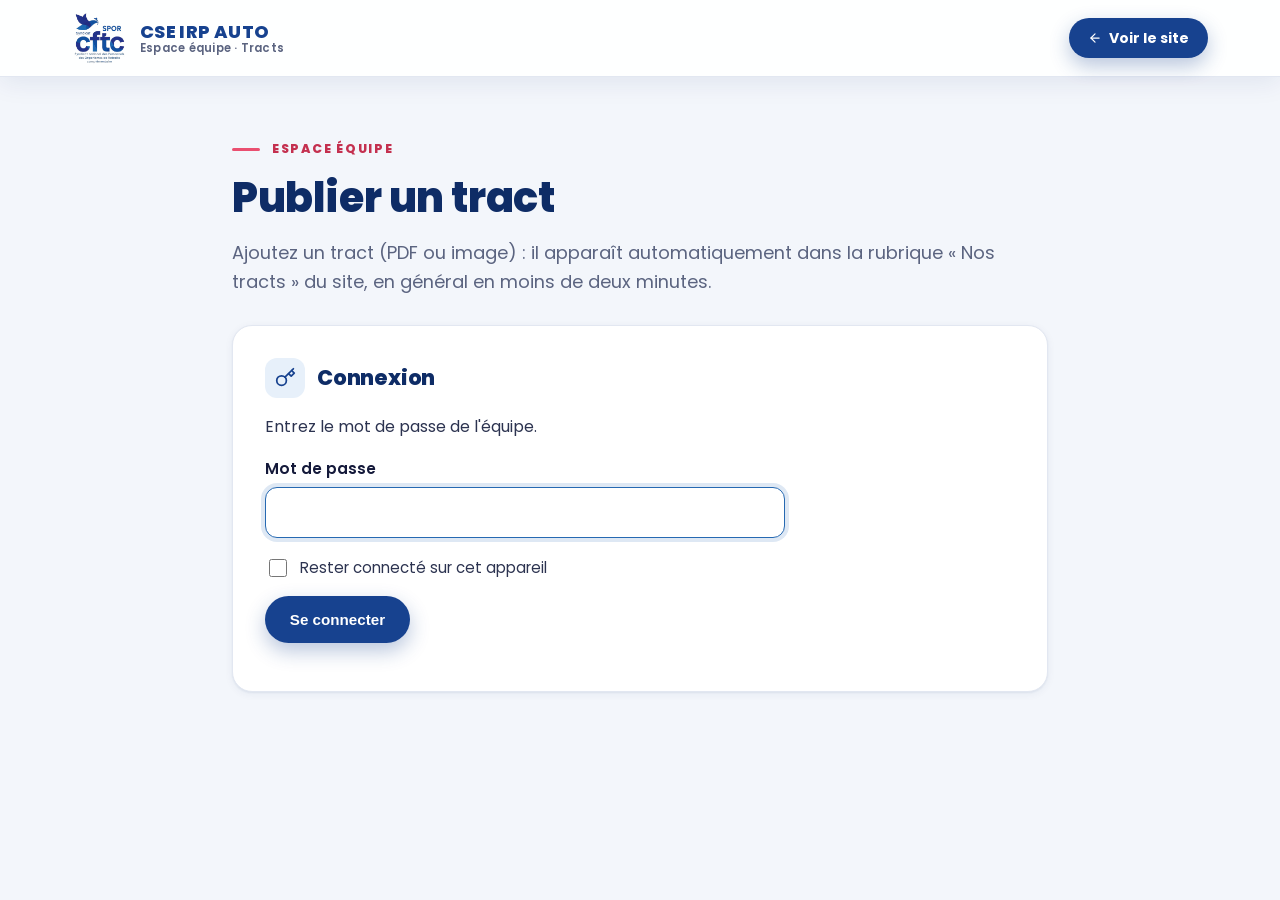
==== commit dfab48a9: "Vidéo « L'essentiel en 1'30 », rubrique « Nos tracts » et « SPOR CFTC » - 3e bouton à côté de la pro" ====
--- a/publier.html
+++ b/publier.html
@@ -11,7 +11,7 @@
   <link rel="preconnect" href="https://fonts.googleapis.com">
   <link rel="preconnect" href="https://fonts.gstatic.com" crossorigin>
   <link href="https://fonts.googleapis.com/css2?family=Caveat:wght@500;700&family=Poppins:ital,wght@0,400;0,500;0,600;0,700;0,800;1,400&display=swap" rel="stylesheet">
-  <link rel="stylesheet" href="assets/css/style.css?v=8">
+  <link rel="stylesheet" href="assets/css/style.css?v=9">
   <link rel="stylesheet" href="assets/css/publier.css?v=3">
 </head>
 <body class="admin">
--- a/assets/css/style.css
+++ b/assets/css/style.css
@@ -264,10 +264,10 @@
    Accès rapides
    ========================================================= */
 .quick { background: var(--bg-soft); padding: 36px 0 44px; }
-.quick-grid { display: flex; flex-wrap: wrap; justify-content: center; gap: 16px; }
+.quick-grid { display: flex; flex-wrap: wrap; justify-content: center; gap: 12px; }
 .quick-card {
-  position: relative; flex: 0 1 calc((100% - 4 * 16px) / 5);
-  display: flex; flex-direction: column; align-items: flex-start; gap: 14px; padding: 20px 18px 18px; text-decoration: none;
+  position: relative; flex: 0 1 calc((100% - 5 * 12px) / 6);
+  display: flex; flex-direction: column; align-items: flex-start; gap: 14px; padding: 20px 14px 18px; text-decoration: none;
   background: #fff; border-radius: var(--radius); box-shadow: var(--shadow-sm); border: 1px solid var(--line);
   transition: transform .2s ease, box-shadow .2s ease, border-color .2s ease;
 }
@@ -276,7 +276,7 @@
 .quick-ico { display: grid; place-items: center; width: 52px; height: 52px; border-radius: 50%; background: var(--c); color: #fff; flex: none; box-shadow: 0 8px 18px color-mix(in srgb, var(--c) 40%, transparent); }
 .quick-ico .i { width: 24px; height: 24px; }
 .quick-txt { display: flex; flex-direction: column; min-width: 0; }
-.quick-txt strong { color: var(--ink); font-size: 1.02rem; line-height: 1.25; }
+.quick-txt strong { color: var(--ink); font-size: .96rem; line-height: 1.25; }
 .quick-txt span { color: var(--muted); font-size: .84rem; line-height: 1.35; margin-top: 2px; }
 .quick-arrow { margin-left: auto; color: var(--pink); transition: transform .2s ease; }
 .quick-card:hover .quick-arrow { transform: translateX(4px); }
@@ -296,7 +296,14 @@
 .doc-blue { background: linear-gradient(135deg, var(--blue), var(--blue-night)); }
 .doc-teal { background: linear-gradient(135deg, var(--teal-ink), #00544c); }
 
-@media (max-width: 1080px) { .quick-card { flex-basis: calc((100% - 2 * 16px) / 3); } }
+/* Les 3 boutons (profession de foi, candidats, vidéo) restent sur une ligne jusqu'à ~1000 px */
+@media (max-width: 1160px) { .doc-btn { min-width: min(100%, 300px); padding: 16px 22px; gap: 14px; } }
+/* 6 cartes : une ligne sur grand écran, 3 + 3 en dessous de 1200 px, une colonne sur mobile */
+@media (max-width: 1199px) {
+  .quick-grid { gap: 16px; }
+  .quick-card { flex-basis: calc((100% - 2 * 16px) / 3); padding: 20px 18px 18px; }
+  .quick-txt strong { font-size: 1.02rem; }
+}
 @media (max-width: 600px) {
   .quick-grid { gap: 10px; }
   .quick-card { flex-basis: 100%; flex-direction: row; align-items: center; padding: 14px; }
@@ -364,6 +371,15 @@
 .tract-actions { margin: auto 0 0; padding-top: 10px; }
 .btn-sm { padding: .62em 1.15em; font-size: .86rem; }
 .tracts-more { margin: 32px 0 0; }
+.tracts-empty {
+  display: flex; align-items: center; gap: 20px; max-width: 760px; padding: 24px 28px;
+  background: #fff; border: 2px dashed #cdd6e8; border-radius: var(--radius); box-shadow: var(--shadow-sm);
+}
+.tracts-empty-ico { display: grid; place-items: center; flex: none; width: 56px; height: 56px; border-radius: 14px; background: var(--yellow); color: var(--blue-deep); }
+.tracts-empty-ico .i { width: 28px; height: 28px; }
+.tracts-empty p { margin: 0; color: var(--muted); line-height: 1.55; }
+.tracts-empty strong { display: block; margin-bottom: 2px; font-size: 1.15rem; color: var(--blue-deep); }
+@media (max-width: 520px) { .tracts-empty { flex-direction: column; align-items: flex-start; gap: 14px; padding: 20px; } }
 
 @media (max-width: 1000px) { .tracts { grid-template-columns: repeat(2, minmax(0, 1fr)); } }
 @media (max-width: 640px) { .tracts { grid-template-columns: minmax(0, 1fr); } }
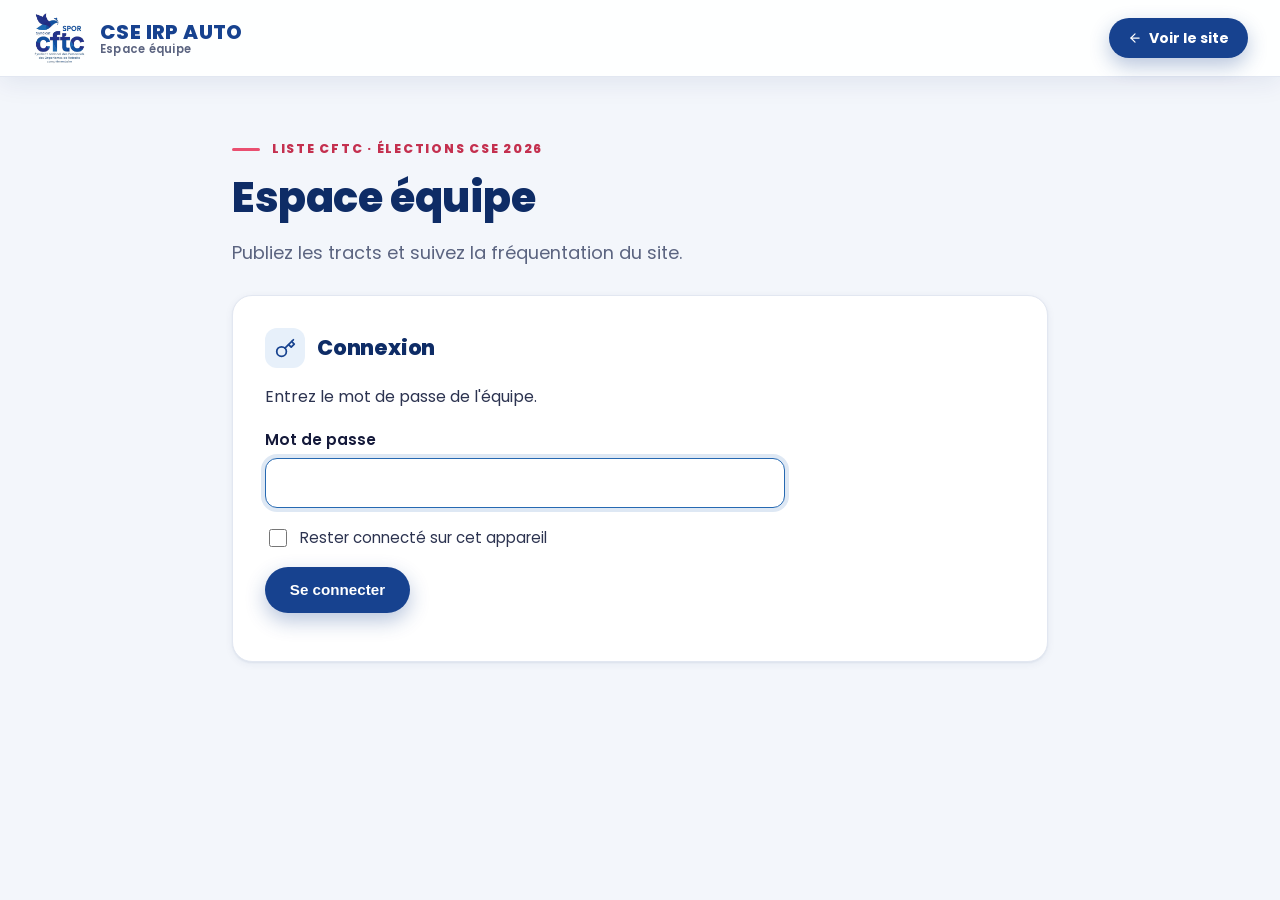
==== commit 53575620: "Vos questions, compte à rebours du vote et statistiques du site - « Notez les dates » : fin du vote " ====
--- a/publier.html
+++ b/publier.html
@@ -11,8 +11,8 @@
   <link rel="preconnect" href="https://fonts.googleapis.com">
   <link rel="preconnect" href="https://fonts.gstatic.com" crossorigin>
   <link href="https://fonts.googleapis.com/css2?family=Caveat:wght@500;700&family=Poppins:ital,wght@0,400;0,500;0,600;0,700;0,800;1,400&display=swap" rel="stylesheet">
-  <link rel="stylesheet" href="assets/css/style.css?v=9">
-  <link rel="stylesheet" href="assets/css/publier.css?v=3">
+  <link rel="stylesheet" href="assets/css/style.css?v=11">
+  <link rel="stylesheet" href="assets/css/publier.css?v=4">
 </head>
 <body class="admin">
 
@@ -30,6 +30,7 @@
     <symbol id="i-info" viewBox="0 0 24 24"><circle cx="12" cy="12" r="10"/><path d="M12 16v-4"/><path d="M12 8h.01"/></symbol>
     <symbol id="i-refresh" viewBox="0 0 24 24"><path d="M21 12a9 9 0 1 1-2.64-6.36L21 8"/><path d="M21 3v5h-5"/></symbol>
     <symbol id="i-arrow-left" viewBox="0 0 24 24"><path d="M19 12H5"/><path d="m12 19-7-7 7-7"/></symbol>
+    <symbol id="i-chart" viewBox="0 0 24 24"><path d="M3 3v18h18"/><path d="M8 17v-5"/><path d="M13 17V8"/><path d="M18 17v-9"/></symbol>
   </defs>
 </svg>
 
@@ -37,7 +38,7 @@
   <div class="container header-inner">
     <a class="brand" href="./" aria-label="Retour au site CFTC IRP AUTO">
       <img src="assets/img/logo-cftc-spor.png" alt="" width="212" height="208">
-      <span class="brand-text"><strong>CSE IRP AUTO</strong><span>Espace équipe · Tracts</span></span>
+      <span class="brand-text"><strong>CSE IRP AUTO</strong><span>Espace équipe</span></span>
     </a>
     <a class="btn btn-blue admin-back" href="./"><svg class="i i-sm"><use href="#i-arrow-left"/></svg> Voir le site</a>
   </div>
@@ -47,9 +48,9 @@
   <div class="container admin-container">
 
     <header class="admin-head">
-      <p class="eyebrow">Espace équipe</p>
-      <h1>Publier un tract</h1>
-      <p class="lead">Ajoutez un tract (PDF ou image)&nbsp;: il apparaît automatiquement dans la rubrique «&nbsp;Nos tracts&nbsp;» du site, en général en moins de deux minutes.</p>
+      <p class="eyebrow">Liste CFTC · Élections CSE 2026</p>
+      <h1>Espace équipe</h1>
+      <p class="lead">Publiez les tracts et suivez la fréquentation du site.</p>
     </header>
 
     <div class="notice" id="notice" role="status" aria-live="polite" hidden></div>
@@ -133,7 +134,14 @@
         </span>
       </div>
 
+      <div class="tabs" role="tablist" aria-label="Rubriques de l'espace équipe">
+        <button type="button" class="tab is-active" role="tab" id="tab-btn-tracts" aria-controls="tab-tracts" aria-selected="true"><svg class="i i-sm"><use href="#i-file"/></svg> Tracts</button>
+        <button type="button" class="tab" role="tab" id="tab-btn-stats" aria-controls="tab-stats" aria-selected="false" tabindex="-1"><svg class="i i-sm"><use href="#i-chart"/></svg> Statistiques<span class="tab-long"> du site</span></button>
+      </div>
+
+      <div id="tab-tracts" role="tabpanel" aria-labelledby="tab-btn-tracts">
       <section class="panel" aria-labelledby="new-title">
+        <p class="panel-intro">Ajoutez un tract (PDF ou image)&nbsp;: il apparaît automatiquement dans la rubrique «&nbsp;Nos tracts&nbsp;» du site, en général en moins de deux minutes.</p>
         <h2 id="new-title"><span class="panel-ico panel-ico-pink"><svg class="i"><use href="#i-upload"/></svg></span>Nouveau tract</h2>
         <form id="tract-form" novalidate>
           <div class="field-grid">
@@ -179,11 +187,78 @@
         </div>
         <ul class="admin-list" id="admin-list"></ul>
       </section>
+      </div>
+
+      <!-- ===== Statistiques du site (GoatCounter) ===== -->
+      <div id="tab-stats" role="tabpanel" aria-labelledby="tab-btn-stats" hidden>
+        <div class="notice notice-info" id="stats-msg" role="status" aria-live="polite" hidden></div>
+
+        <section class="panel" id="stats-setup" hidden aria-labelledby="stats-setup-title">
+          <h2 id="stats-setup-title"><span class="panel-ico panel-ico-teal"><svg class="i"><use href="#i-chart"/></svg></span>Connecter les statistiques</h2>
+          <p>Le site mesure sa fréquentation avec <strong>GoatCounter</strong>&nbsp;: un service gratuit, anonyme et sans cookie. Pour afficher les chiffres ici, collez une seule fois la clé d'accès GoatCounter.</p>
+          <form id="stats-form" class="login-form" novalidate>
+            <input type="text" name="username" value="Statistiques CFTC" autocomplete="username" hidden>
+            <div class="field">
+              <label for="stats-key">Clé API GoatCounter</label>
+              <input id="stats-key" type="password" autocomplete="off" spellcheck="false" required>
+              <p class="hint">Elle est enregistrée sur le site chiffrée&nbsp;: seules les personnes connectées à l'espace équipe peuvent l'utiliser.</p>
+            </div>
+            <p><button class="btn btn-blue" type="submit" id="stats-save">Enregistrer et afficher les statistiques</button></p>
+          </form>
+          <details class="help" id="stats-help" open>
+            <summary>Comment obtenir la clé GoatCounter&nbsp;? <span>(à faire une seule fois)</span></summary>
+            <ol>
+              <li>Créez le compte sur <a href="https://www.goatcounter.com/signup" target="_blank" rel="noopener">goatcounter.com/signup <svg class="i i-sm"><use href="#i-ext"/></svg></a>&nbsp;: <strong>Code</strong>&nbsp;: <code>sporcftcirpauto</code> (exactement), puis votre e-mail et un mot de passe.</li>
+              <li>Dans <strong>Settings</strong>, choisissez le fuseau horaire <strong>Europe/Paris</strong> (champ <em>Timezone</em>) et enregistrez avec <strong>Save</strong>.</li>
+              <li>Ouvrez le menu en haut à droite (votre e-mail) → <strong>API</strong> → <strong>New API key</strong>&nbsp;: donnez-lui un nom, cochez seulement <strong>Read statistics</strong>, puis créez la clé.</li>
+              <li>Copiez la clé et collez-la ci-dessus.</li>
+            </ol>
+          </details>
+        </section>
+
+        <div id="stats-dash" hidden>
+          <div class="stats-toolbar">
+            <div class="seg" role="group" aria-label="Période affichée">
+              <button type="button" class="seg-btn" data-period="jour" aria-pressed="false">Aujourd'hui</button>
+              <button type="button" class="seg-btn is-active" data-period="7j" aria-pressed="true">7 jours</button>
+              <button type="button" class="seg-btn" data-period="30j" aria-pressed="false">30 jours</button>
+              <button type="button" class="seg-btn" data-period="tout" aria-pressed="false">Depuis le début</button>
+            </div>
+            <span class="stats-updated" id="stats-updated"></span>
+            <button type="button" class="link-btn" id="stats-refresh"><svg class="i i-sm"><use href="#i-refresh"/></svg> Actualiser</button>
+          </div>
+
+          <div class="stats-tiles" id="stats-tiles"></div>
+
+          <section class="panel" aria-labelledby="stats-chart-title">
+            <h2 id="stats-chart-title" class="stats-h">Visiteurs par jour</h2>
+            <div class="vchart" id="stats-chart"></div>
+          </section>
+
+          <div class="stats-grid">
+            <section class="panel" aria-labelledby="st-clicks"><h2 id="st-clicks" class="stats-h">Vidéo, documents et boutons</h2><div id="stats-clicks"></div></section>
+            <section class="panel" aria-labelledby="st-sections"><h2 id="st-sections" class="stats-h">Parties du site lues</h2><div id="stats-sections"></div></section>
+            <section class="panel" aria-labelledby="st-time"><h2 id="st-time" class="stats-h">Temps passé sur le site</h2><div id="stats-time"></div></section>
+            <section class="panel" aria-labelledby="st-refs"><h2 id="st-refs" class="stats-h">D'où viennent les visiteurs</h2><div id="stats-refs"></div></section>
+            <section class="panel" aria-labelledby="st-devices"><h2 id="st-devices" class="stats-h">Appareils utilisés</h2><div id="stats-devices"></div></section>
+          </div>
+
+          <div class="stats-foot">
+            <p>Chiffres anonymes, sans cookie&nbsp;: un visiteur correspond à un appareil sur une journée. Les visites de l'équipe comptent aussi, sauf sur les appareils exclus ci-dessous.</p>
+            <label class="check"><input type="checkbox" id="stats-skip"> Ne pas compter mes visites sur cet appareil et ce navigateur</label>
+            <p class="stats-links">
+              <a href="https://sporcftcirpauto.goatcounter.com" target="_blank" rel="noopener">Ouvrir GoatCounter <svg class="i i-sm"><use href="#i-ext"/></svg></a>
+              <button type="button" class="link-btn" id="stats-change">Changer la clé GoatCounter</button>
+            </p>
+          </div>
+        </div>
+      </div>
     </div>
 
   </div>
 </main>
 
-<script src="assets/js/publier.js?v=3" defer></script>
+<script src="assets/js/publier.js?v=5" defer></script>
+<script src="assets/js/stats.js?v=1" defer></script>
 </body>
 </html>
--- a/assets/css/style.css
+++ b/assets/css/style.css
@@ -97,6 +97,8 @@
 .btn-pink:hover { background: #dd3d60; box-shadow: 0 12px 26px rgba(234, 79, 112, .45); }
 .btn-blue { background: var(--blue); color: #fff; box-shadow: 0 8px 20px rgba(23, 66, 143, .3); }
 .btn-blue:hover { background: var(--blue-deep); }
+.btn-teal { background: var(--teal-ink); color: #fff; box-shadow: 0 8px 20px rgba(0, 121, 109, .3); }
+.btn-teal:hover { background: #00665c; box-shadow: 0 12px 26px rgba(0, 121, 109, .42); }
 .btn-white { background: #fff; color: var(--blue); box-shadow: 0 10px 26px rgba(0, 0, 0, .25); }
 .btn-ghost { background: transparent; color: #fff; border-color: rgba(255, 255, 255, .55); }
 .btn-ghost:hover { background: rgba(255, 255, 255, .1); border-color: #fff; }
@@ -150,17 +152,21 @@
 .header-login .i { width: 16px; height: 16px; }
 .header-login:hover { color: var(--blue); background: var(--bg-soft); border-color: #c9d6ec; }
 
-/* Menu en ligne (6 liens) : format compact pour tenir dans la largeur du conteneur */
-@media (min-width: 1200px) {
-  .header-inner { gap: 16px; }
+/* Menu en ligne (6 liens + 2 boutons) : en-tête un peu plus large que le contenu, format compact */
+.site-header .container { max-width: 1400px; }
+@media (min-width: 1360px) {
+  .header-inner { gap: 14px; }
   .brand-text strong { font-size: 1.12rem; }
   .brand-text span { display: none; }
-  .main-nav a:not(.btn) { padding: 8px 7px; font-size: .86rem; }
+  .main-nav a:not(.btn) { padding: 8px 6px; font-size: .86rem; }
+  .header-cta { padding: .68em 1.05em; font-size: .88rem; }  /* « Entrez dans l'histoire » et « Vos questions » */
+  .header-cta + .header-cta { margin-left: -6px; }
   .header-login { margin-left: -4px; }
 }
-/* Menu « burger » dès que les 6 liens ne tiennent plus sur une ligne */
-@media (max-width: 1199px) {
+/* Menu « burger » dès que les 6 liens et les 2 boutons ne tiennent plus sur une ligne */
+@media (max-width: 1359px) {
   .header-cta { margin-left: auto; }
+  .header-cta + .header-cta { margin-left: -12px; }
   .burger { display: inline-flex; margin-left: 0; }
   .main-nav {
     position: absolute; top: var(--header-h); left: 0; right: 0;
@@ -180,6 +186,15 @@
   .header-cta { display: none; }
   .header-login { margin-left: auto; }
   .nav-cta-mobile { display: inline-flex; margin-top: 10px; }
+  .nav-cta-mobile + .nav-cta-mobile { margin-top: 8px; }
+}
+/* Très petits téléphones (320–370 px) : logo, cadenas et menu tiennent sur la ligne */
+@media (max-width: 374px) {
+  .header-inner { gap: 12px; }
+  .brand { gap: 8px; }
+  .brand img { width: 38px; }
+  .brand-text strong { font-size: 1.08rem; }
+  .brand-text span { font-size: .66rem; }
 }
 
 /* =========================================================
@@ -261,6 +276,30 @@
 }
 
 /* =========================================================
+   Compte à rebours (affiché du 23 novembre au 25 novembre, 16h00)
+   ========================================================= */
+.countdown-band { position: relative; color: #fff; background: linear-gradient(100deg, #b52947 0%, var(--pink-ink) 50%, #cf3858 100%); }
+.countdown-inner { display: flex; align-items: center; justify-content: center; flex-wrap: wrap; gap: 10px 26px; padding-block: 14px; }
+.countdown-title { display: inline-flex; align-items: center; gap: 10px; margin: 0; font-weight: 800; font-size: clamp(1.1rem, 1.8vw, 1.35rem); line-height: 1.2; }
+.countdown-dot { flex: none; width: 12px; height: 12px; border-radius: 50%; background: var(--yellow); animation: cd-pulse 1.6s ease-out infinite; }
+@keyframes cd-pulse { 0% { box-shadow: 0 0 0 0 rgba(251, 187, 29, .75); } 100% { box-shadow: 0 0 0 12px rgba(251, 187, 29, 0); } }
+@media (prefers-reduced-motion: reduce) { .countdown-dot { animation: none; } }
+.countdown-clock { display: flex; gap: 10px; margin: 0; }
+.countdown-clock span { display: flex; flex-direction: column; align-items: center; min-width: 76px; padding: 8px 10px 7px; background: #fff; border-radius: 12px; box-shadow: 0 8px 18px rgba(90, 8, 30, .28); }
+.countdown-clock b { font-size: clamp(1.9rem, 3.4vw, 2.5rem); line-height: 1; font-weight: 800; color: var(--blue-deep); font-variant-numeric: tabular-nums; }
+.countdown-clock small { margin-top: 4px; font-size: .68rem; font-weight: 800; letter-spacing: .08em; text-transform: uppercase; color: var(--pink-ink); }
+.countdown-sub { margin: 0; max-width: 250px; font-size: .98rem; line-height: 1.35; }
+.countdown-sub strong { color: #fff; }
+.countdown-btn { padding: .65em 1.2em; font-size: .9rem; color: var(--pink-ink); }
+@media (max-width: 960px) {
+  .countdown-inner { flex-direction: column; gap: 10px; padding-block: 16px 18px; text-align: center; }
+  .countdown-sub { max-width: none; }
+}
+@media (max-width: 374px) { .countdown-clock span { min-width: 68px; } }
+/* Pendant le vote, l'accueil laisse la place au bandeau sur ordinateur */
+@media (min-width: 961px) { .cd-on .hero { height: clamp(500px, calc(100vh - var(--header-h) - 96px), 860px); } }
+
+/* =========================================================
    Accès rapides
    ========================================================= */
 .quick { background: var(--bg-soft); padding: 36px 0 44px; }
@@ -423,6 +462,50 @@
 @media (max-width: 900px) { .ambition { grid-template-columns: minmax(0, 1fr); } }
 
 /* =========================================================
+   Vos questions (formulaire)
+   ========================================================= */
+.section-questions .section-head .lead { margin-top: 10px; }
+.section-questions .section-head h2 + .lead { margin-top: 18px; }
+.questions-punch { margin: 18px 0 0; font-weight: 800; font-size: clamp(1.12rem, 1.8vw, 1.3rem); color: var(--blue-deep); }
+.questions-card {
+  position: relative; max-width: 820px; margin: 0 auto; padding: clamp(22px, 4vw, 40px);
+  background: #fff; border: 1px solid var(--line); border-radius: var(--radius); box-shadow: var(--shadow);
+}
+.q-grid { display: grid; grid-template-columns: repeat(2, minmax(0, 1fr)); gap: 16px 20px; }
+.q-field { display: flex; flex-direction: column; gap: 6px; margin: 0; }
+.q-wide { grid-column: 1 / -1; }
+.q-field label { font-weight: 700; font-size: .92rem; color: var(--ink); }
+.q-field label span { font-weight: 500; font-size: .85rem; color: var(--muted); }
+.q-field input, .q-field textarea {
+  width: 100%; padding: 12px 14px; font: inherit; font-size: 1rem; color: var(--ink);
+  background: var(--bg-soft); border: 1.5px solid #d5ddeb; border-radius: 10px;
+  transition: border-color .2s ease, box-shadow .2s ease, background-color .2s ease;
+}
+.q-field textarea { min-height: 190px; resize: vertical; line-height: 1.55; }
+.q-field input:focus, .q-field textarea:focus { outline: none; background: #fff; border-color: var(--teal-ink); box-shadow: 0 0 0 4px rgba(0, 121, 109, .16); }
+.q-field.is-invalid input, .q-field.is-invalid textarea { border-color: var(--pink-ink); background: #fff; }
+.q-err { font-size: .84rem; font-weight: 600; color: var(--pink-ink); }
+.q-count { align-self: flex-end; font-size: .8rem; color: var(--muted); }
+.q-count.is-near { color: var(--pink-ink); font-weight: 700; }
+.q-hp { position: absolute; left: -9999px; width: 1px; height: 1px; overflow: hidden; }
+.q-actions { display: flex; flex-wrap: wrap; align-items: center; gap: 14px 20px; margin-top: 24px; }
+.q-actions .btn { flex: none; padding: .85em 1.9em; font-size: 1rem; }
+.q-actions .btn[disabled] { opacity: .65; cursor: wait; transform: none; }
+.q-privacy { flex: 1 1 280px; margin: 0; font-size: .8rem; line-height: 1.5; color: var(--muted); }
+.q-status { margin: 18px 0 0; padding: 12px 16px; border-radius: 10px; font-size: .92rem; font-weight: 600; line-height: 1.5; }
+.q-status.is-info { background: var(--blue-soft); color: var(--blue-ink); }
+.q-status.is-error { background: var(--pink-soft); color: var(--pink-ink); }
+.q-done { padding: 12px 0 6px; text-align: center; outline: none; }
+.q-done-ico { display: inline-grid; place-items: center; width: 66px; height: 66px; border-radius: 50%; background: var(--teal-soft); color: var(--teal-ink); }
+.q-done-ico .i { width: 36px; height: 36px; }
+.q-done h3 { margin: 14px 0 6px; font-size: 1.3rem; color: var(--blue-deep); }
+.q-done p { margin: 0 0 20px; color: var(--muted); }
+@media (max-width: 600px) {
+  .q-grid { grid-template-columns: minmax(0, 1fr); }
+  .q-actions .btn { width: 100%; }
+}
+
+/* =========================================================
    L'essentiel en vidéo
    ========================================================= */
 .section-video h2 { color: #fff; }
@@ -657,6 +740,7 @@
 .footer-brand p { margin: 0; line-height: 1.45; max-width: 360px; }
 .footer-brand strong { color: #fff; }
 .footer-meta { margin: 0; text-align: right; line-height: 1.6; }
+.footer-meta small { font-size: .76rem; opacity: .7; }
 .footer-meta span { color: #fff; font-weight: 700; }
 .footer-meta a { color: rgba(255, 255, 255, .85); text-underline-offset: 3px; }
 .footer-meta a:hover { color: var(--yellow); }
--- a/assets/css/publier.css
+++ b/assets/css/publier.css
@@ -112,3 +112,102 @@
   .admin-item { flex-wrap: wrap; }
   .admin-item-actions { width: 100%; justify-content: flex-end; }
 }
+
+/* =========================================================
+   Onglets « Tracts » / « Statistiques du site »
+   ========================================================= */
+.admin-container.is-wide { max-width: 1120px; }
+.tabs { display: flex; gap: 6px; margin-bottom: 22px; padding: 5px; background: #fff; border: 1px solid var(--line); border-radius: 999px; width: max-content; max-width: 100%; box-shadow: var(--shadow-sm); }
+.tab { display: inline-flex; align-items: center; gap: 8px; font: inherit; font-size: .94rem; font-weight: 600; color: var(--muted); background: none; border: 0; border-radius: 999px; padding: 9px 18px; cursor: pointer; transition: background-color .2s ease, color .2s ease; }
+.tab:hover { color: var(--blue-deep); background: var(--bg-soft); }
+.tab.is-active { background: var(--blue); color: #fff; }
+.tab:focus-visible { outline: 3px solid var(--yellow); outline-offset: 2px; }
+.panel-intro { margin: 0 0 18px; color: var(--muted); }
+
+/* =========================================================
+   Tableau de bord des statistiques
+   ========================================================= */
+.stats-toolbar { display: flex; flex-wrap: wrap; align-items: center; gap: 10px 16px; margin-bottom: 18px; }
+.seg { display: inline-flex; flex-wrap: wrap; gap: 2px; padding: 3px; background: #fff; border: 1px solid var(--line); border-radius: 12px; }
+.seg-btn { font: inherit; font-size: .88rem; font-weight: 600; color: var(--muted); background: none; border: 0; border-radius: 9px; padding: 7px 14px; cursor: pointer; }
+.seg-btn:hover { color: var(--blue-deep); background: var(--bg-soft); }
+.seg-btn.is-active { background: var(--blue-soft); color: var(--blue-deep); box-shadow: inset 0 0 0 1px #c9dbf2; }
+.seg-btn:focus-visible { outline: 3px solid var(--yellow); outline-offset: 1px; }
+.stats-updated { margin-left: auto; font-size: .84rem; color: var(--muted); }
+#stats-dash.is-loading .stats-tiles, #stats-dash.is-loading .panel { opacity: .55; transition: opacity .2s ease; }
+
+/* Chiffres clés */
+.stats-tiles { display: grid; grid-template-columns: repeat(5, minmax(0, 1fr)); gap: 14px; margin-bottom: 24px; }
+.stile { background: #fff; border: 1px solid var(--line); border-radius: var(--radius-sm); padding: 16px 18px; box-shadow: var(--shadow-sm); display: flex; flex-direction: column; gap: 4px; min-width: 0; }
+.stile p { margin: 0; }
+.stile-label { font-size: .82rem; font-weight: 600; color: var(--muted); }
+.stile-value { font-size: 1.7rem; font-weight: 700; color: var(--ink); line-height: 1.15; font-variant-numeric: tabular-nums; }
+.stile-sub { font-size: .8rem; color: var(--muted); line-height: 1.4; }
+.stile-hero { background: linear-gradient(150deg, var(--blue), var(--blue-deep)); border-color: transparent; }
+.stile-hero .stile-label, .stile-hero .stile-sub { color: rgba(255, 255, 255, .8); }
+.stile-hero .stile-value { color: #fff; font-size: 2.3rem; }
+
+.panel .stats-h { font-size: 1.08rem; margin-bottom: 14px; }
+.stats-empty { margin: 0; padding: 22px; text-align: center; color: var(--muted); background: var(--bg-soft); border-radius: var(--radius-sm); font-size: .92rem; }
+
+/* Histogramme en colonnes */
+.vc-plot { position: relative; height: 240px; margin: 12px 0 34px 36px; }
+.vc-grid { position: absolute; inset: 0; pointer-events: none; }
+.vc-line { position: absolute; left: 0; right: 0; border-top: 1px solid var(--line); }
+.vc-line:last-child { border-top-color: #c7d1e4; }
+.vc-tick { position: absolute; right: calc(100% + 8px); top: -.65em; font-size: .74rem; color: var(--muted); font-variant-numeric: tabular-nums; white-space: nowrap; }
+.vc-cols { position: absolute; inset: 0; display: flex; align-items: stretch; gap: 2px; }
+.vc-col { position: relative; flex: 1 1 0; min-width: 0; height: 100%; padding: 0; border: 0; border-radius: 4px 4px 0 0; background: none; cursor: default; display: flex; align-items: flex-end; justify-content: center; }
+.vc-col:hover { background: rgba(38, 105, 178, .06); }
+.vc-col:focus-visible { outline: 2px solid var(--yellow); outline-offset: 1px; }
+.vc-bar { display: block; width: 100%; max-width: 24px; background: var(--blue-mid); border-radius: 4px 4px 0 0; }
+.vc-col:hover .vc-bar, .vc-col:focus-visible .vc-bar { background: var(--blue); }
+.vc-peak { position: absolute; left: 50%; transform: translate(-50%, -4px); font-size: .74rem; font-weight: 700; color: var(--ink); white-space: nowrap; pointer-events: none; }
+.vc-x { position: absolute; top: calc(100% + 8px); left: 50%; transform: translateX(-50%); font-size: .72rem; color: var(--muted); white-space: nowrap; pointer-events: none; }
+.vc-tip { position: absolute; transform: translateX(-50%); z-index: 2; display: flex; flex-direction: column; gap: 2px; padding: 8px 12px; background: var(--ink); color: #fff; border-radius: 10px; font-size: .8rem; line-height: 1.35; white-space: nowrap; box-shadow: var(--shadow); pointer-events: none; }
+.vc-tip strong { font-size: .9rem; }
+.vc-tip span { color: rgba(255, 255, 255, .8); }
+.vc-table summary { cursor: pointer; font-size: .86rem; font-weight: 600; color: var(--blue); }
+.vc-table table { margin-top: 10px; border-collapse: collapse; font-size: .86rem; min-width: 280px; }
+.vc-table th, .vc-table td { text-align: left; padding: 5px 14px 5px 0; border-bottom: 1px solid var(--line); }
+.vc-table td:last-child, .vc-table th:last-child { text-align: right; font-variant-numeric: tabular-nums; }
+
+/* Listes de barres */
+.stats-grid { columns: 2; column-gap: 24px; }
+.stats-grid > .panel { break-inside: avoid; }
+.blist { display: grid; gap: 2px; margin: 0; padding: 0; list-style: none; }
+.bl-row { display: grid; grid-template-columns: minmax(0, 13.5em) minmax(48px, 1fr) auto; align-items: center; gap: 12px; padding: 5px 0; font-size: .9rem; }
+.bl-label { color: var(--text); line-height: 1.3; overflow-wrap: anywhere; }
+.bl-track { display: block; height: 14px; background: var(--bg-soft); border-radius: 4px; overflow: hidden; }
+.bl-bar { display: block; height: 100%; background: var(--blue-mid); border-radius: 0 4px 4px 0; }
+.bl-val { display: inline-flex; align-items: baseline; justify-content: flex-end; gap: 6px; min-width: 6.4em; font-variant-numeric: tabular-nums; }
+.bl-val b { color: var(--ink); font-weight: 700; }
+.bl-val small { color: var(--muted); font-size: .8rem; min-width: 3.2em; text-align: right; }
+.bl-group { margin-top: 10px; padding-top: 10px; border-top: 1px solid var(--line); font-size: .76rem; font-weight: 700; letter-spacing: .06em; text-transform: uppercase; color: var(--muted); }
+.bl-group:first-child { margin-top: 0; padding-top: 0; border-top: 0; }
+.bl-note { font-size: .86rem; color: var(--muted); padding: 4px 0; }
+
+.stats-foot { padding: 18px 20px; border-radius: var(--radius-sm); background: #fff; border: 1px dashed #c7d1e4; font-size: .9rem; color: var(--muted); }
+.stats-foot p { margin: 0 0 12px; }
+.stats-foot .check { margin-bottom: 8px; }
+.stats-foot .stats-links { display: flex; flex-wrap: wrap; align-items: center; gap: 6px 22px; margin: 0; }
+.stats-links a { display: inline-flex; align-items: center; gap: 6px; font-weight: 600; font-size: .9rem; }
+
+@media (max-width: 1000px) {
+  .stats-tiles { grid-template-columns: repeat(2, minmax(0, 1fr)); }
+  .stile-hero { grid-column: 1 / -1; }
+  .stats-grid { columns: 1; }
+}
+@media (max-width: 600px) {
+  .tabs { width: 100%; }
+  .tab { flex: 1 1 0; justify-content: center; padding: 9px 10px; font-size: .88rem; }
+  .tab-long { display: none; }
+  .seg { display: grid; grid-template-columns: 1fr 1fr; width: 100%; }
+  .stats-updated { margin-left: 0; flex: 1; }
+  .stile { padding: 14px; }
+  .stile-value { font-size: 1.45rem; }
+  .stile-hero .stile-value { font-size: 2rem; }
+  .vc-plot { height: 190px; }
+  .bl-row { grid-template-columns: minmax(0, 1fr) auto; gap: 4px 12px; }
+  .bl-track { grid-column: 1 / -1; grid-row: 2; height: 10px; }
+}
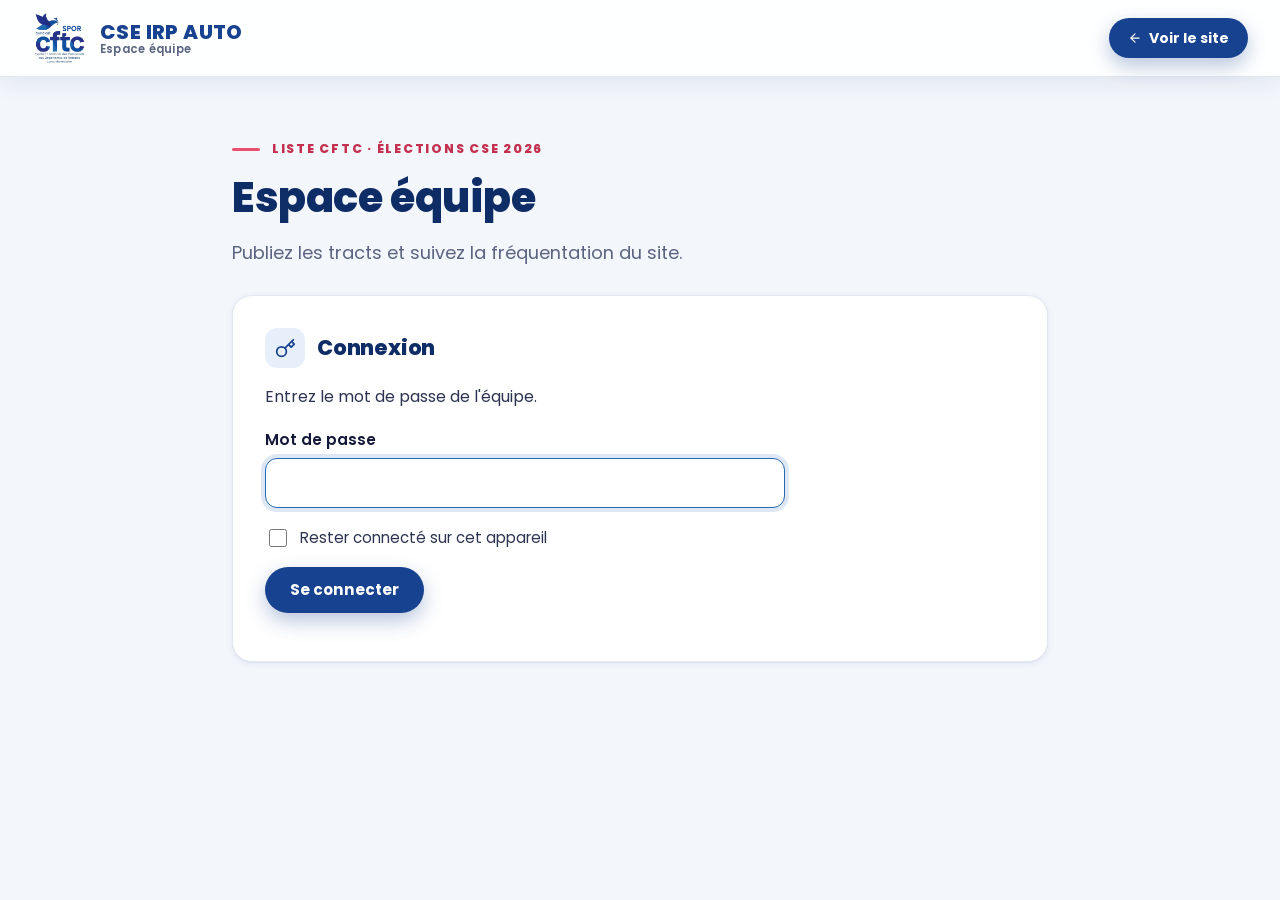
==== commit ac9fc986: "Tracts : vidéo jointe (ou vidéo seule) - Espace équipe : champ « Vidéo » facultatif (MP4, MOV, WebM," ====
--- a/publier.html
+++ b/publier.html
@@ -11,8 +11,8 @@
   <link rel="preconnect" href="https://fonts.googleapis.com">
   <link rel="preconnect" href="https://fonts.gstatic.com" crossorigin>
   <link href="https://fonts.googleapis.com/css2?family=Caveat:wght@500;700&family=Poppins:ital,wght@0,400;0,500;0,600;0,700;0,800;1,400&display=swap" rel="stylesheet">
-  <link rel="stylesheet" href="assets/css/style.css?v=11">
-  <link rel="stylesheet" href="assets/css/publier.css?v=4">
+  <link rel="stylesheet" href="assets/css/style.css?v=12">
+  <link rel="stylesheet" href="assets/css/publier.css?v=5">
 </head>
 <body class="admin">
 
@@ -20,6 +20,7 @@
   <defs>
     <symbol id="i-file" viewBox="0 0 24 24"><path d="M14 2H6a2 2 0 0 0-2 2v16a2 2 0 0 0 2 2h12a2 2 0 0 0 2-2V8z"/><path d="M14 2v6h6"/><path d="M16 13H8"/><path d="M16 17H8"/><path d="M10 9H8"/></symbol>
     <symbol id="i-ext" viewBox="0 0 24 24"><path d="M15 3h6v6"/><path d="M10 14 21 3"/><path d="M18 13v6a2 2 0 0 1-2 2H5a2 2 0 0 1-2-2V8a2 2 0 0 1 2-2h6"/></symbol>
+    <symbol id="i-video" viewBox="0 0 24 24"><rect x="2" y="6" width="14" height="12" rx="2"/><path d="m16 10.5 6-3.5v10l-6-3.5"/></symbol>
     <symbol id="i-upload" viewBox="0 0 24 24"><path d="M21 15v4a2 2 0 0 1-2 2H5a2 2 0 0 1-2-2v-4"/><path d="m17 8-5-5-5 5"/><path d="M12 3v12"/></symbol>
     <symbol id="i-key" viewBox="0 0 24 24"><circle cx="7.5" cy="15.5" r="5.5"/><path d="m21 2-9.6 9.6"/><path d="m15.5 7.5 3 3L22 7l-3-3"/></symbol>
     <symbol id="i-lock" viewBox="0 0 24 24"><rect x="3" y="11" width="18" height="11" rx="2"/><path d="M7 11V7a5 5 0 0 1 10 0v4"/></symbol>
@@ -160,7 +161,7 @@
             <p class="hint"><span id="resume-count">0</span>/300 caractères</p>
           </div>
           <div class="field">
-            <span class="label" id="file-label">Fichier du tract <span class="req">*</span></span>
+            <span class="label" id="file-label">Fichier du tract <span class="req">*</span> <span class="opt">(sauf pour une vidéo seule)</span></span>
             <label class="dropzone" id="dropzone">
               <input id="fichier" type="file" accept="application/pdf,image/jpeg,image/png,image/webp" aria-labelledby="file-label">
               <span class="dz-empty" id="dz-empty">
@@ -173,6 +174,23 @@
                 <span class="dz-meta"><strong id="file-name"></strong><span id="file-info"></span><span class="dz-change">Changer de fichier</span></span>
               </span>
             </label>
+          </div>
+          <div class="field">
+            <span class="label" id="video-label">Vidéo <span class="opt">(facultatif)</span></span>
+            <label class="dropzone" id="video-dropzone">
+              <input id="video" type="file" accept="video/mp4,video/quicktime,video/webm,video/x-m4v,.mp4,.mov,.m4v,.webm" aria-labelledby="video-label" aria-describedby="video-hint">
+              <span class="dz-empty" id="vdz-empty">
+                <svg class="i"><use href="#i-video"/></svg>
+                <strong>Ajoutez une vidéo qui accompagne le tract</strong>
+                <span>MP4 de préférence · 50&nbsp;Mo maximum</span>
+              </span>
+              <span class="dz-file" id="vdz-file" hidden>
+                <span class="dz-thumb dz-thumb-video"><img id="vthumb" alt="Image de la vidéo" hidden><svg class="i" id="vthumb-ico"><use href="#i-video"/></svg></span>
+                <span class="dz-meta"><strong id="video-name"></strong><span id="video-info"></span><span class="dz-change">Changer de vidéo</span></span>
+              </span>
+            </label>
+            <p class="hint" id="video-hint">Elle s'affiche sur le site avec le tract, ou seule si vous ne mettez pas de fichier. Vidéo trop lourde&nbsp;? Envoyez-la-vous par WhatsApp puis enregistrez-la&nbsp;: elle sera allégée.
+              <button type="button" class="link-btn" id="video-remove" hidden>Retirer la vidéo</button></p>
           </div>
           <div class="form-actions">
             <button class="btn btn-pink" type="submit" id="publish-btn"><svg class="i i-sm"><use href="#i-upload"/></svg> Publier le tract</button>
@@ -258,7 +276,7 @@
   </div>
 </main>
 
-<script src="assets/js/publier.js?v=5" defer></script>
-<script src="assets/js/stats.js?v=1" defer></script>
+<script src="assets/js/publier.js?v=6" defer></script>
+<script src="assets/js/stats.js?v=2" defer></script>
 </body>
 </html>
--- a/assets/css/style.css
+++ b/assets/css/style.css
@@ -88,7 +88,7 @@
 .btn {
   display: inline-flex; align-items: center; justify-content: center; gap: .5em;
   padding: .8em 1.5em; border-radius: 999px;
-  font-weight: 700; font-size: .95rem; text-decoration: none; line-height: 1.2;
+  font-family: inherit; font-weight: 700; font-size: .95rem; text-decoration: none; line-height: 1.2;
   border: 2px solid transparent; cursor: pointer;
   transition: transform .2s ease, box-shadow .2s ease, background-color .2s ease, color .2s ease;
 }
@@ -407,7 +407,28 @@
 .tract-date .i { width: 15px; height: 15px; }
 .tract h3 { font-size: 1.15rem; color: var(--blue-deep); line-height: 1.25; }
 .tract-resume { margin: 0; color: var(--muted); font-size: .92rem; line-height: 1.55; }
-.tract-actions { margin: auto 0 0; padding-top: 10px; }
+.tract-actions { display: flex; flex-wrap: wrap; gap: 8px; margin: auto 0 0; padding-top: 10px; }
+
+/* Tracts avec vidéo */
+.tract-cover-video { width: 100%; padding: 0; border: 0; border-bottom: 1px solid var(--line); font: inherit; cursor: pointer; }
+.tract-cover-video:focus-visible { outline: 3px solid var(--yellow); outline-offset: -3px; }
+.tract-play { position: absolute; inset: 0; display: grid; place-items: center; background: linear-gradient(180deg, rgba(10, 33, 80, 0) 45%, rgba(10, 33, 80, .4)); }
+.tract-play-btn { display: grid; place-items: center; width: 66px; height: 66px; border-radius: 50%; background: var(--pink); box-shadow: 0 10px 26px rgba(234, 79, 112, .45); transition: transform .2s ease; }
+.tract-play-btn::after { content: ""; width: 22px; height: 26px; margin-left: 6px; background: #fff; clip-path: polygon(0 0, 100% 50%, 0 100%); }
+.tract:hover .tract-play-btn { transform: scale(1.08); }
+.tract-video-badge { position: absolute; right: 12px; bottom: 12px; display: inline-flex; align-items: center; gap: 6px; padding: 5px 11px 5px 8px; border-radius: 999px; background: rgba(14, 44, 102, .9); color: #fff; font-size: .75rem; font-weight: 700; letter-spacing: .02em; }
+.tract-video-badge .i { width: 16px; height: 16px; }
+
+/* Lecteur vidéo (fenêtre) */
+html.vdialog-on { overflow: hidden; }
+.vdialog { padding: 0; border: 0; border-radius: 14px; overflow: hidden; background: #000; color: #fff; max-width: calc(100vw - 16px); max-height: calc(100vh - 16px); box-shadow: var(--shadow-lg); }
+.vdialog::backdrop { background: rgba(10, 21, 50, .84); }
+.vdialog-head { display: flex; align-items: center; gap: 12px; padding: 8px 8px 8px 18px; background: var(--blue-deep); }
+.vdialog-title { flex: 1; min-width: 0; margin: 0; font-size: .95rem; font-weight: 700; white-space: nowrap; overflow: hidden; text-overflow: ellipsis; }
+.vdialog-close { display: grid; place-items: center; flex: none; width: 40px; height: 40px; border: 0; border-radius: 50%; background: rgba(255, 255, 255, .14); color: #fff; cursor: pointer; }
+.vdialog-close:hover { background: rgba(255, 255, 255, .26); }
+.vdialog-close:focus-visible { outline: 3px solid var(--yellow); outline-offset: 2px; }
+.vdialog video { display: block; background: #000; }
 .btn-sm { padding: .62em 1.15em; font-size: .86rem; }
 .tracts-more { margin: 32px 0 0; }
 .tracts-empty {
--- a/assets/css/publier.css
+++ b/assets/css/publier.css
@@ -57,6 +57,10 @@
 .dz-thumb { display: grid; place-items: center; width: 92px; aspect-ratio: 3 / 4; border-radius: 8px; overflow: hidden; background: #fff; border: 1px solid var(--line); flex: none; box-shadow: var(--shadow-sm); }
 .dz-thumb img { width: 100%; height: 100%; object-fit: cover; object-position: top; }
 .dz-thumb .i { width: 34px; height: 34px; color: var(--blue); }
+.dz-thumb-video { width: 128px; aspect-ratio: 16 / 10; background: var(--blue-deep); }
+.dz-thumb-video img { object-fit: contain; object-position: center; background: #000; }
+.dz-thumb-video .i { color: #fff; }
+#video-remove { padding: 0 0 0 4px; font-size: .82rem; }
 .dz-meta { display: flex; flex-direction: column; gap: 2px; min-width: 0; }
 .dz-meta strong { color: var(--ink); overflow-wrap: anywhere; }
 .dz-meta > span { color: var(--muted); font-size: .86rem; }
